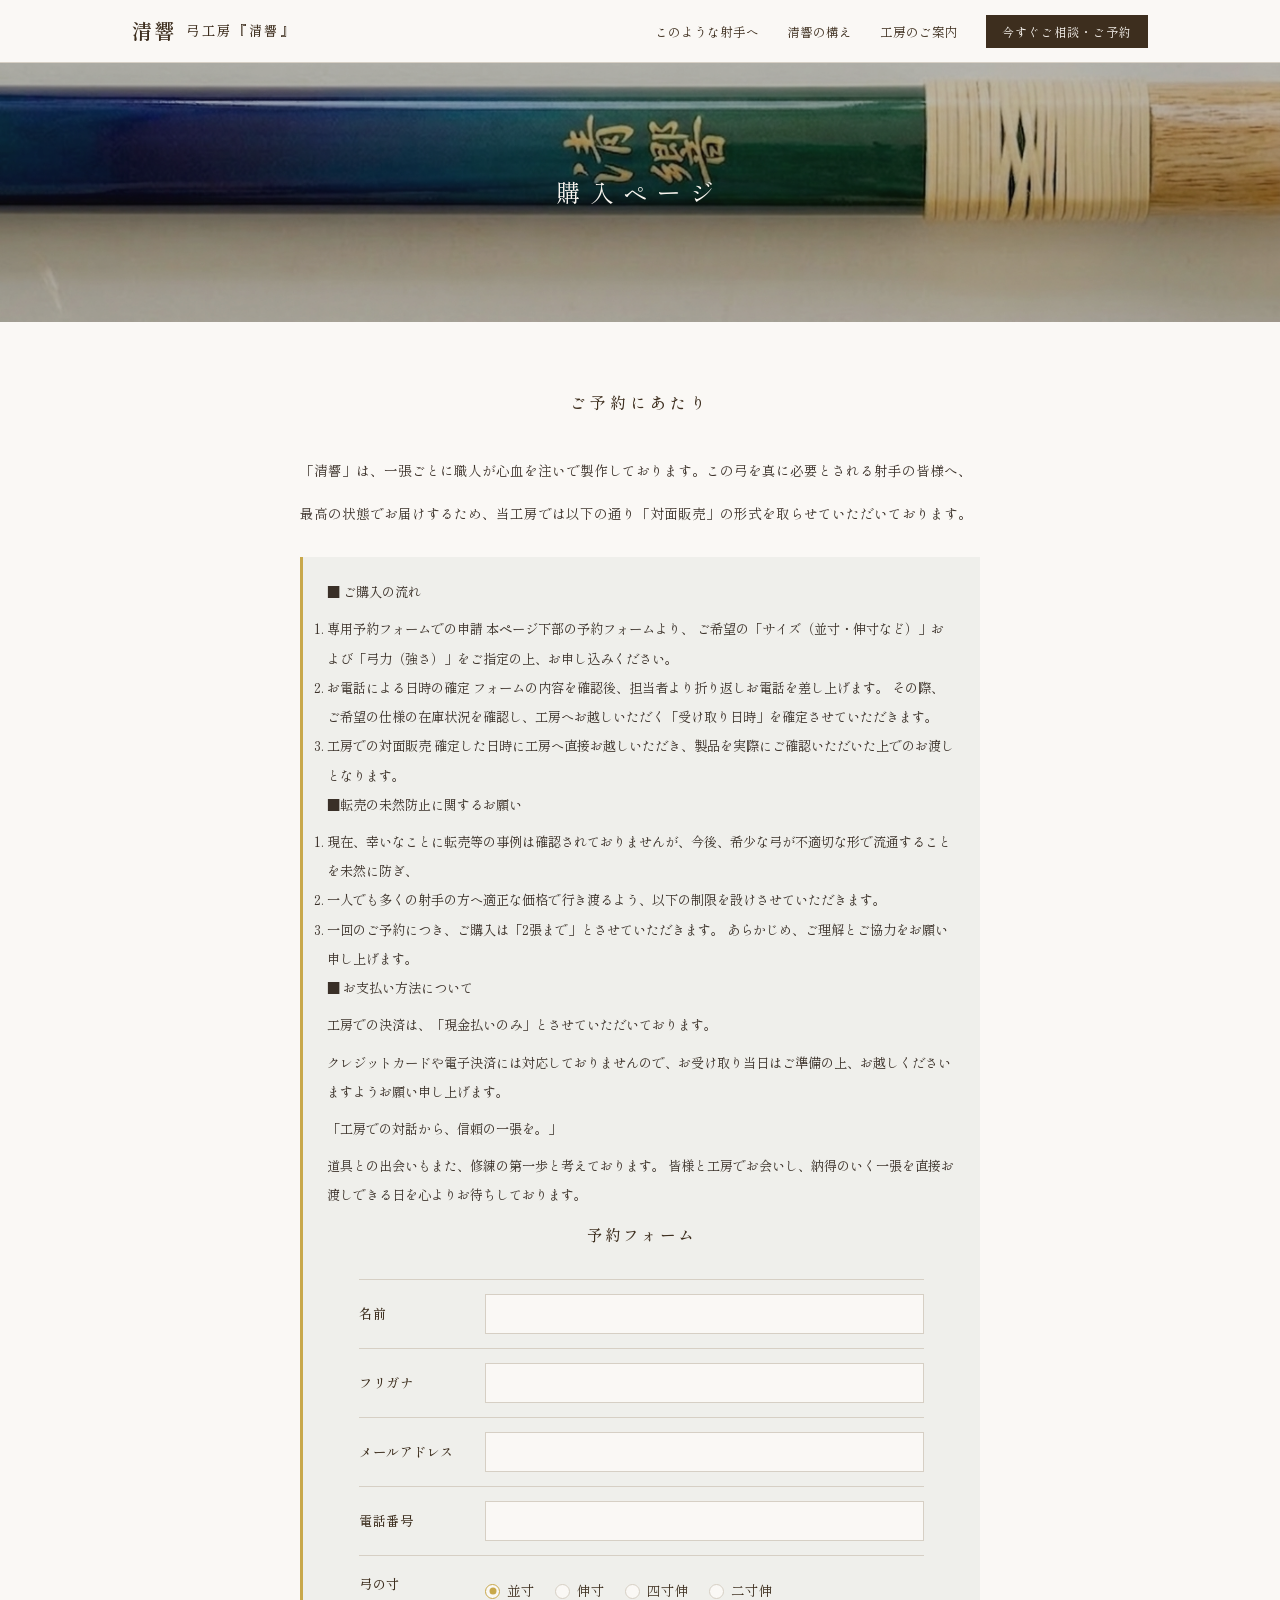
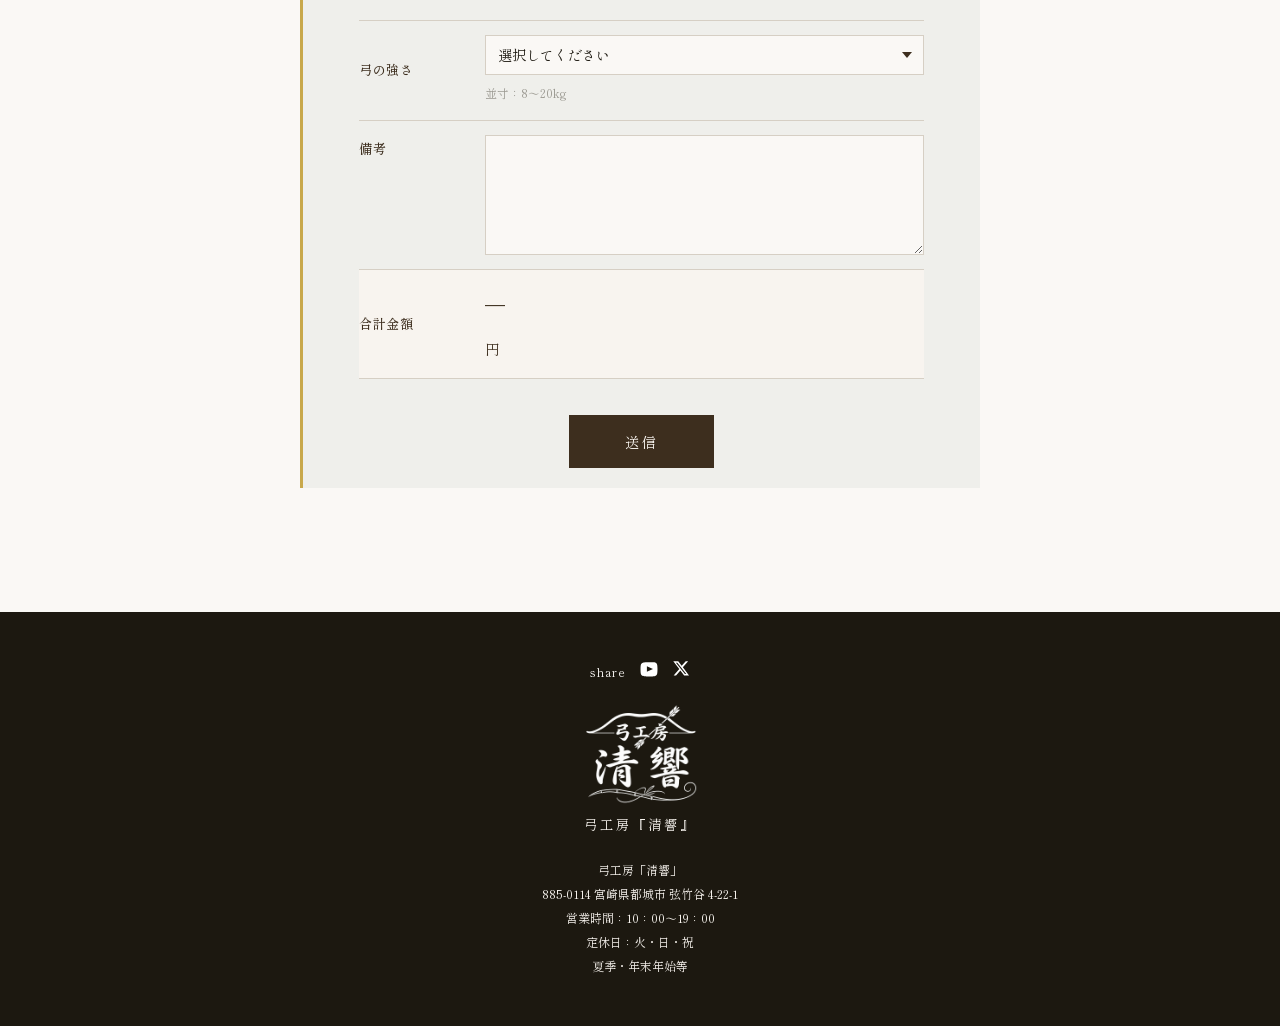
==== order.html @ 15a1e8a8 "2回目コミット" ====
<!DOCTYPE html>
<html lang="ja">
<head>
  <meta charset="UTF-8">
  <meta name="viewport" content="width=device-width, initial-scale=1.0">
  <title>購入ページ | 弓工房『清響』</title>
  <link rel="stylesheet" href="style.css">
  <link rel="preconnect" href="https://fonts.googleapis.com">
  <link rel="preconnect" href="https://fonts.gstatic.com" crossorigin>
  <link href="https://fonts.googleapis.com/css2?family=Noto+Serif+JP:wght@300;400;500;600&family=Shippori+Mincho:wght@400;500;600&family=Cormorant+Garamond:ital,wght@0,300;0,400;1,300&display=swap" rel="stylesheet">
  <link rel="stylesheet" href="css/style (1).css">
  <script src="js/main.js" defer></script>
</head>
<body>

  <!-- ========== HEADER ========== -->
  <header class="site-header">
    <div class="header-inner">
      <a href="index.html" class="site-logo">
        <span class="logo-icon">清響</span>
        <span class="logo-text">弓工房『清響』</span>
      </a>
      <nav class="site-nav">
        <ul>
          <li><a href="index.html#about">このような射手へ</a></li>
          <li><a href="index.html#specs">清響の構え</a></li>
          <li><a href="index.html#workshop">工房のご案内</a></li>
          <li><a href="order.html" class="nav-btn">今すぐご相談・ご予約</a></li>
        </ul>
      </nav>
      <button class="hamburger" id="hamburger" aria-label="メニュー">
        <span></span><span></span><span></span>
      </button>
    </div>
  </header>

  <div class="mobile-nav" id="mobileNav">
    <ul>
      <li><a href="index.html#about">このような射手へ</a></li>
      <li><a href="index.html#specs">清響の構え</a></li>
      <li><a href="index.html#workshop">工房のご案内</a></li>
      <li><a href="order.html">今すぐご相談・ご予約</a></li>
    </ul>
  </div>

  <!-- ========== PAGE HERO ========== -->
  <section class="page-hero">
    <div class="page-hero-img-wrap">
      <img src="image/yumiyoko.png" alt="清響の弓">
    </div>
    <div class="page-hero-overlay">
      <h1 class="page-hero-title">購入ページ</h1>
    </div>
  </section>

  <!-- ========== ORDER CONTENT ========== -->
  <section class="order-section">
    <div class="container narrow">
      <h2 class="order-heading">ご予約にあたり</h2>

      <div class="order-text">
        <p>「清響」は、一張ごとに職人が心血を注いで製作しております。この弓を真に必要とされる射手の皆様へ、</p>
        <p>最高の状態でお届けするため、当工房では以下の通り「対面販売」の形式を取らせていただいております。</p>
      </div>

      <div class="order-notice">
        <p>■ ご購入の流れ</p>
        <ol>
          <li>専用予約フォームでの申請 本ページ下部の予約フォームより、
    ご希望の「サイズ（並寸・伸寸など）」および「弓力（強さ）」をご指定の上、お申し込みください。</li>
          <li>お電話による日時の確定 フォームの内容を確認後、担当者より折り返しお電話を差し上げます。
その際、ご希望の仕様の在庫状況を確認し、工房へお越しいただく「受け取り日時」を確定させていただきます。</li>
          <li>工房での対面販売 確定した日時に工房へ直接お越しいただき、製品を実際にご確認いただいた上でのお渡しとなります。</li>
        </ol>

        <p>■転売の未然防止に関するお願い</p>
        <ol>
          <li>現在、幸いなことに転売等の事例は確認されておりませんが、今後、希少な弓が不適切な形で流通することを未然に防ぎ、</li>
          <li>一人でも多くの射手の方へ適正な価格で行き渡るよう、以下の制限を設けさせていただきます。</li>
          <li>一回のご予約につき、ご購入は「2張まで」とさせていただきます。 あらかじめ、ご理解とご協力をお願い申し上げます。</li>
        </ol>

        <p>■ お支払い方法について</p>
          <p>工房での決済は、「現金払いのみ」とさせていただいております。 </p>
          <p>クレジットカードや電子決済には対応しておりませんので、お受け取り当日はご準備の上、お越しくださいますようお願い申し上げます。</p>
          <p>「工房での対話から、信頼の一張を。」</p>
          <p>道具との出会いもまた、修練の第一歩と考えております。 皆様と工房でお会いし、納得のいく一張を直接お渡しできる日を心よりお待ちしております。</p>


    <!-- ========== FORM ========== -->
    <div class="container narrow">
      <h3 class="form-title">予約フォーム</h3>

      <div class="order-form" id="orderForm">

        <!-- 名前 -->
        <div class="form-row">
          <label class="form-label" for="fname">名前</label>
          <div class="form-field">
            <input type="text" id="fname" class="form-input" placeholder="">
          </div>
        </div>

        <!-- フリガナ -->
        <div class="form-row">
          <label class="form-label" for="furigana">フリガナ</label>
          <div class="form-field">
            <input type="text" id="furigana" class="form-input" placeholder="">
          </div>
        </div>

        <!-- メールアドレス -->
        <div class="form-row">
          <label class="form-label" for="email">メールアドレス</label>
          <div class="form-field">
            <input type="email" id="email" class="form-input" placeholder="">
          </div>
        </div>

        <!-- 電話番号 -->
        <div class="form-row">
          <label class="form-label" for="tel">電話番号</label>
          <div class="form-field">
            <input type="tel" id="tel" class="form-input" placeholder="">
          </div>
        </div>

        <!-- 弓の寸（ラジオ） -->
        <div class="form-row form-row-top">
          <label class="form-label">弓の寸</label>
          <div class="form-field">
            <div class="radio-group" id="sunGroup">
              <label class="radio-label">
                <input type="radio" name="bowSun" value="並寸" checked> 並寸
              </label>
              <label class="radio-label">
                <input type="radio" name="bowSun" value="伸寸"> 伸寸
              </label>
              <label class="radio-label">
                <input type="radio" name="bowSun" value="四寸伸"> 四寸伸
              </label>
              <label class="radio-label">
                <input type="radio" name="bowSun" value="二寸伸"> 二寸伸
              </label>
            </div>
          </div>
        </div>

        <!-- 弓の強さ（プルダウン）→ ラジオ選択で動的に変化 -->
        <div class="form-row">
          <label class="form-label" for="bowStrength">弓の強さ</label>
          <div class="form-field">
            <div class="select-wrap">
              <select id="bowStrength" class="form-select">
                <!-- populated by JS -->
              </select>
            </div>
            <p class="form-hint" id="strengthHint">例・並寸：8〜20kg</p>
          </div>
        </div>

        <!-- 備考 -->
        <div class="form-row form-row-top">
          <label class="form-label" for="note">備考</label>
          <div class="form-field">
            <textarea id="note" class="form-textarea" rows="5"></textarea>
          </div>
        </div>

        <!-- 合計金額 -->
        <div class="form-row form-total-row">
          <label class="form-label">合計金額</label>
          <div class="form-field total-field">
            <span id="totalAmt">—</span>
            <span class="yen-unit">円</span>
          </div>
        </div>

        <!-- 送信 -->
        <div class="form-submit-row">
          <button type="button" class="btn-primary large" id="submitBtn">送信</button>
        </div>

      </div>
    </div>
  </section>

  <!-- ========== FOOTER ========== -->
  <footer class="site-footer">
    <div class="footer-inner">
      <div class="footer-share">
        <span>share</span>
        <a href="#" aria-label="YouTube">
          <svg width="18" height="18" viewBox="0 0 24 24" fill="currentColor"><path d="M23 7s-.3-2-1.2-2.7c-1.1-1.2-2.4-1.2-3-1.3C16.3 3 12 3 12 3s-4.3 0-6.8.2c-.6.1-1.9.1-3 1.3C1.3 5 1 7 1 7S.7 9.2.7 11.3v2.1C.7 15.5 1 17.7 1 17.7s.3 2 1.2 2.7c1.1 1.2 2.6 1.1 3.3 1.2C7.6 21.8 12 22 12 22s4.3 0 6.8-.3c.6-.1 1.9-.1 3-1.3.9-.7 1.2-2.7 1.2-2.7s.3-2.2.3-4.3v-2.1C23.3 9.2 23 7 23 7zm-13.8 8.8V8.2l8.1 3.8-8.1 3.8z"/></svg>
        </a>
        <a href="#" aria-label="X">
          <svg width="18" height="18" viewBox="0 0 24 24" fill="currentColor"><path d="M18.3 1.7h3.2l-7 8 8.2 10.8h-6.5l-5-6.6-5.8 6.6H2.2l7.5-8.5L1.7 1.7h6.6l4.6 6 5.4-6zm-1.1 17h1.8L7.1 3.5H5.2l12 15.2z"/></svg>
        </a>
      </div>
      <div class="footer-logo-block">
        <div class="footer-logo-seal"><img src="image/fotterlogo.png" alt="ロゴ"></div>
        <p class="footer-logo-name">弓工房『清響』</p>
      </div>
      <div class="footer-info">
        <p>弓工房「清響」<br>
        885-0114 宮崎県都城市 弦竹谷 4-22-1<br>
        営業時間：10：00〜19：00<br>
        定休日：火・日・祝<br>
        夏季・年末年始等</p>
      </div>
    </div>
  </footer>

  <!-- <script src="main.js"></script> -->
</body>
</html>
---- css/style (1).css ----
/* =============================================
   清響 弓工房 — style.css
   ============================================= */

:root {
  --cream:       #f8f4ef;
  --off-white:   #faf8f5;
  --ink:         #1c1810;
  --brown-dark:  #3d2e1e;
  --brown-mid:   #6b4c2a;
  --gold:        #c8a84b;
  --gray-bg:     #efefeb;
  --gray-mid:    #9a9890;
  --border:      #d6cfc4;
  --max-w:       1080px;
  --narrow-w:    680px;
  --font-ja:     'Shippori Mincho', 'Noto Serif JP', serif;
  --font-en:     'Cormorant Garamond', serif;
}

*, *::before, *::after { box-sizing: border-box; margin: 0; padding: 0; }
html { scroll-behavior: smooth; }
body {
  background: var(--off-white);
  color: var(--ink);
  font-family: var(--font-ja);
  font-size: 15px;
  line-height: 2;
  -webkit-font-smoothing: antialiased;
}
img { display: block; width: 100%; height: auto; }
a { color: inherit; text-decoration: none; }

/* ── Containers ── */
.container {
  max-width: var(--max-w);
  margin: 0 auto;
  padding: 0 32px;
}
.container.narrow {
  max-width: calc(var(--narrow-w) + 64px);
}

/* ── Section title ── */
.section-title {
  font-family: var(--font-ja);
  font-size: 1.1rem;
  font-weight: 500;
  letter-spacing: .3em;
  color: var(--brown-dark);
  text-align: center;
  margin-bottom: 48px;
}
.section-title::after {
  content: '';
  display: block;
  width: 32px;
  height: 1px;
  background: var(--gold);
  margin: 12px auto 0;
}

/* ── Buttons ── */
.btn-primary {
  display: inline-block;
  background: var(--brown-dark);
  color: var(--cream);
  font-family: var(--font-ja);
  font-size: 0.85rem;
  letter-spacing: .2em;
  padding: 14px 40px;
  border: none;
  cursor: pointer;
  transition: background .25s, letter-spacing .2s;
}
.btn-primary:hover { background: #2a1f14; letter-spacing: .26em; }
.btn-primary.large { padding: 16px 56px; font-size: 0.9rem; }

.btn-outline {
  display: inline-block;
  border: 1px solid var(--brown-dark);
  color: var(--brown-dark);
  font-family: var(--font-ja);
  font-size: 0.85rem;
  letter-spacing: .2em;
  padding: 14px 40px;
  background: transparent;
  cursor: pointer;
  transition: background .25s, color .25s;
}
.btn-outline:hover { background: var(--brown-dark); color: var(--cream); }

.cta-center { text-align: center; margin-top: 48px; }

/* =============================================
   HEADER
   ============================================= */
.site-header {
  position: fixed;
  top: 0; left: 0; right: 0;
  z-index: 200;
  background: rgba(250, 248, 245, 0.96);
  backdrop-filter: blur(6px);
  border-bottom: 1px solid var(--border);
}
.header-inner {
  max-width: var(--max-w);
  margin: 0 auto;
  padding: 0 32px;
  height: 62px;
  display: flex;
  align-items: center;
  justify-content: space-between;
}
.site-logo { display: flex; align-items: center; gap: 10px; }
.logo-icon {
  font-size: 1.3rem;
  font-weight: 600;
  color: var(--brown-dark);
  letter-spacing: .05em;
}
.logo-text {
  font-size: 0.85rem;
  font-weight: 500;
  letter-spacing: .12em;
  color: var(--brown-dark);
}

.site-nav ul { display: flex; align-items: center; gap: 28px; list-style: none; }
.site-nav a {
  font-size: 0.78rem;
  letter-spacing: .08em;
  color: var(--brown-dark);
  transition: color .2s;
}
.site-nav a:hover { color: var(--gold); }
.nav-btn {
  background: var(--brown-dark) !important;
  color: var(--cream) !important;
  padding: 8px 16px;
  font-size: 0.75rem !important;
  letter-spacing: .08em !important;
}
.nav-btn:hover { background: #2a1f14 !important; }

/* Hamburger */
.hamburger {
  display: none;
  flex-direction: column;
  gap: 5px;
  background: none;
  border: none;
  cursor: pointer;
  padding: 4px;
}
.hamburger span {
  display: block;
  width: 22px;
  height: 1.5px;
  background: var(--brown-dark);
  transition: transform .3s, opacity .3s;
}
.hamburger.open span:nth-child(1) { transform: translateY(6.5px) rotate(45deg); }
.hamburger.open span:nth-child(2) { opacity: 0; }
.hamburger.open span:nth-child(3) { transform: translateY(-6.5px) rotate(-45deg); }

.mobile-nav {
  display: none;
  position: fixed;
  top: 62px; left: 0; right: 0;
  background: var(--cream);
  border-bottom: 1px solid var(--border);
  z-index: 199;
  padding: 20px 32px;
  opacity: 0;
  pointer-events: none;
  transform: translateY(-6px);
  transition: opacity .3s, transform .3s;
}
.mobile-nav.open { opacity: 1; pointer-events: auto; transform: translateY(0); }
.mobile-nav ul { list-style: none; }
.mobile-nav li { border-bottom: 1px solid var(--border); }
.mobile-nav a {
  display: block;
  padding: 13px 0;
  font-size: 0.88rem;
  letter-spacing: .1em;
  color: var(--brown-dark);
}

/* =============================================
   HERO
   ============================================= */
.hero {
  margin-top: 62px;
  height: 480px;
  overflow: hidden;
  position: relative;
}
.hero-image-wrap { height: 100%; position: relative; }
.hero-img { width: 100%; height: 100%; object-fit: cover; object-position: center 30%; }
.hero-overlay {
  position: absolute; inset: 0;
  background: linear-gradient(to bottom, transparent 55%, var(--off-white) 100%);
}

/* =============================================
   INTRO
   ============================================= */
.intro { padding: 56px 0 72px; }
.intro-quote {
  font-size: 0.95rem;
  line-height: 2.4;
  color: var(--brown-dark);
  margin-bottom: 28px;
}
.intro-body {
  font-size: 0.85rem;
  line-height: 2.6;
  color: #4a3f30;
}
.intro-body p { margin-bottom: 8px; }
.intro-sig {
  font-size: 0.85rem;
  color: var(--gold);
  margin-top: 16px;
}

/* =============================================
   ABOUT
   ============================================= */
.about { padding: 72px 0; background: var(--off-white); }
.about-hero { height: 420px; overflow: hidden; margin-bottom: 56px; }
.about-img { width: 100%; height: 100%; object-fit: cover; object-position: center 20%; }
.about-intro { font-size: 0.85rem; line-height: 2.4; color: var(--brown-dark); margin-bottom: 36px; }

.about-list { display: flex; flex-direction: column; gap: 0; margin-bottom: 48px; }
.about-item {
  display: flex;
  gap: 10px;
  font-size: 0.83rem;
  line-height: 2.1;
  color: #3a3028;
  padding: 22px 0;
  border-bottom: 1px solid var(--border);
}
.about-item:first-child { border-top: 1px solid var(--border); }
.about-item-icon { color: var(--gold); flex-shrink: 0; margin-top: 3px; font-size: 0.7rem; }
.about-item strong { display: block; font-weight: 600; color: var(--brown-dark); margin-bottom: 4px; }

.intro-note {
  padding: 24px 28px;
  font-size: 0.78rem;
  line-height: 2.2;
  display: flex;
  flex-direction: column;
}
.syokuninimg{
   width: 490px; height: 440px; object-fit: cover; object-position: center 20%;
}
.intro-note p { margin-bottom: 8px; }
.intro-note p:last-child { margin-bottom: 0; }

/* =============================================
   SPECS
   ============================================= */
.specs { padding: 72px 0; background: var(--cream); }

.specs-grid {
  display: grid;
  grid-template-columns: 1fr 1fr;
  gap: 64px;
  align-items: start;
  max-width: 860px;
  margin: 0 auto;
}
.specs-image img { border: 1px solid var(--border); }

.specs-intro {
  font-size: 0.85rem;
  line-height: 2.3;
  color: var(--brown-dark);
  margin-bottom: 24px;
}

.specs-table { border-top: 1px solid var(--border); margin-bottom: 24px; }
.spec-row {
  display: flex;
  gap: 12px;
  border-bottom: 1px solid var(--border);
  padding: 10px 0;
  font-size: 0.8rem;
}
.spec-label { width: 68px; flex-shrink: 0; color: var(--gray-mid); font-weight: 500; }
.spec-value { flex: 1; color: var(--brown-dark); display: flex; flex-direction: column; gap: 1px; }
.spec-value small { font-size: 0.72rem; color: var(--gray-mid); }

/* ── Accordion ── */
.accordion-wrap { background: var(--gray-bg); margin-bottom: 24px; }
.accordion-btn {
  width: 100%;
  background: none;
  border: none;
  padding: 13px 16px;
  font-family: var(--font-ja);
  font-size: 0.8rem;
  color: var(--brown-dark);
  cursor: pointer;
  display: flex;
  align-items: center;
  justify-content: space-between;
  letter-spacing: .04em;
  transition: background .2s;
}
.accordion-btn:hover { background: #e5dfd6; }
.accordion-icon { transition: transform .35s ease; flex-shrink: 0; }
.accordion-btn.open .accordion-icon { transform: rotate(180deg); }

.accordion-body {
  max-height: 0;
  overflow: hidden;
  transition: max-height .4s ease;
}
.accordion-body.open { max-height: 400px; }
.accordion-list { list-style: none; padding: 2px 16px 16px; }
.accordion-list li {
  font-size: 0.78rem;
  line-height: 2;
  color: var(--brown-dark);
  padding: 6px 0;
  border-bottom: 1px solid var(--border);
}
.accordion-list li:last-child { border-bottom: none; }

/* =============================================
   WORKSHOP
   ============================================= */
.workshop { padding: 72px 0; background: var(--off-white); }
.workshop-hero-img { height: 360px; overflow: hidden; margin-bottom: 48px; }
.workshop-hero-img img { width: 100%; height: 100%; object-fit: cover; object-position: center 40%; }

.workshop-body { font-size: 0.85rem; line-height: 2.4; color: #3a3028; }
.workshop-body p { margin-bottom: 10px; }

.workshop-1col {
  display: grid;
  grid-template-columns: 1fr 1fr;
  gap: 48px;
  max-width: 860px;
  margin: 48px auto 0;
  padding: 0 32px;
  align-items: start;
}

.workshop-2col {
  display: grid;
  grid-template-columns: 1fr 1fr;
  gap: 48px;
  max-width: 860px;
  margin: 48px auto 0;
  padding: 0 32px;
  align-items: start;
}
.workshop-text-col { font-size: 0.8rem; line-height: 2.2; color: #4a3f30; }
.workshop-text-col p { margin-bottom: 10px; }
.workshop-img-col img { border: 1px solid var(--border); }

.workshop-note {
  max-width: calc(var(--narrow-w) + 64px);
  margin: 40px auto 0;
  padding: 0 32px;
  font-size: 0.8rem;
  line-height: 2.2;
  color: #4a3f30;
}
.workshop-note p { margin-bottom: 10px; }
.ws-small { font-size: 0.75rem; color: var(--gray-mid); margin-bottom: 14px; }

/* =============================================
   FINAL CTA
   ============================================= */
.final-cta { background: var(--cream); padding: 64px 0 0; }
.final-cta-header { text-align: center; margin-bottom: 40px; }
.final-cta-ttl {
  font-family: var(--font-ja);
  font-size: 1rem;
  font-weight: 500;
  letter-spacing: .3em;
  color: var(--brown-dark);
}
.final-cta-band { height: 260px; overflow: hidden; }
.final-cta-band img { width: 100%; height: 100%; object-fit: cover; }
.final-cta-body {
  text-align: center;
  padding: 48px 32px 72px;
}
.final-cta-sub {
  font-family: var(--font-ja);
  font-size: 1.2rem;
  letter-spacing: .3em;
  color: var(--brown-dark);
  margin-bottom: 36px;
}

/* =============================================
   FOOTER
   ============================================= */
.site-footer { background: var(--ink); color: var(--cream); padding: 48px 0; }
.footer-inner {
  max-width: var(--max-w);
  margin: 0 auto;
  padding: 0 32px;
  display: flex;
  flex-direction: column;
  align-items: center;
  gap: 20px;
  text-align: center;
}
.footer-share {
  display: flex;
  align-items: center;
  gap: 14px;
  font-size: 0.72rem;
  letter-spacing: .1em;
  color: var(--off-white);
}
.footer-share a { color: rgb(255, 255, 255); transition: color .2s; }
.footer-share a:hover { color: var(--off-white); }
.footer-logo-block { display: flex; flex-direction: column; align-items: center; gap: 6px; }
.footer-logo-seal {
  width: 166px; height: 100px;
  display: flex; align-items: center; justify-content: center;
  font-size: 0.85rem;
  letter-spacing: .05em;
}
.footer-logo-name { font-size: 0.85rem; letter-spacing: .15em; }
.footer-info { font-size: 0.75rem; line-height: 2; color: (var(--off-white)); }

/* =============================================
   ORDER PAGE
   ============================================= */
.page-hero {
  margin-top: 62px;
  height: 260px;
  overflow: hidden;
  position: relative;
}
.page-hero-img-wrap { height: 100%; }
.page-hero-img-wrap img { width: 100%; height: 100%; object-fit: cover; object-position: center 60%; }
.page-hero-overlay {
  position: absolute; inset: 0;
  display: flex; align-items: center; justify-content: center;
  background: rgba(28,24,16,.3);
}
.page-hero-title {
  font-family: var(--font-ja);
  font-size: 1.5rem;
  font-weight: 400;
  letter-spacing: .4em;
  color: var(--cream);
}

.order-section { padding: 64px 0 100px; }
.order-heading {
  font-family: var(--font-ja);
  font-size: 1rem;
  font-weight: 500;
  letter-spacing: .25em;
  color: var(--brown-dark);
  text-align: center;
  margin-bottom: 36px;
}

.order-text { font-size: 0.85rem; line-height: 2.4; color: #3a3028; margin-bottom: 28px; }
.order-text p { margin-bottom: 10px; }

.order-notice {
  background: var(--gray-bg);
  border-left: 3px solid var(--gold);
  padding: 20px 24px;
  font-size: 0.83rem;
  line-height: 2.2;
  color: #3a3028;
  margin-bottom: 24px;
}
.order-notice p { margin-bottom: 8px; }
.order-notice p:last-child { margin-bottom: 0; }

.order-sub-note {
  font-size: 0.76rem;
  line-height: 2;
  color: var(--gray-mid);
  border-top: 1px solid var(--border);
  padding-top: 18px;
  margin-bottom: 48px;
}
.order-sub-note p { margin-bottom: 8px; }

/* ── Form ── */
.form-title {
  font-family: var(--font-ja);
  font-size: 0.95rem;
  font-weight: 500;
  letter-spacing: .2em;
  color: var(--brown-dark);
  text-align: center;
  margin-bottom: 28px;
}

.order-form { border-top: 1px solid var(--border); }

.form-row {
  display: grid;
  grid-template-columns: 110px 1fr;
  align-items: center;
  gap: 16px;
  padding: 14px 0;
  border-bottom: 1px solid var(--border);
}
.form-row-top { align-items: start; }

.form-label {
  font-size: 0.82rem;
  color: var(--brown-dark);
  font-weight: 500;
  letter-spacing: .04em;
}

.form-field { display: flex; flex-direction: column; gap: 6px; }

.form-input,
.form-textarea,
.form-select {
  width: 100%;
  background: var(--off-white);
  border: 1px solid var(--border);
  padding: 9px 12px;
  font-family: var(--font-ja);
  font-size: 0.875rem;
  color: var(--ink);
  outline: none;
  transition: border-color .2s, background .2s;
  -webkit-appearance: none;
  appearance: none;
  border-radius: 0;
}
.form-input:focus,
.form-textarea:focus,
.form-select:focus {
  border-color: var(--gold);
  background: #fffdf8;
}
.form-textarea { resize: vertical; min-height: 100px; }

/* Select wrapper with arrow */
.select-wrap { position: relative; }
.select-wrap::after {
  content: '';
  position: absolute;
  right: 12px;
  top: 50%;
  transform: translateY(-50%);
  width: 0; height: 0;
  border-left: 5px solid transparent;
  border-right: 5px solid transparent;
  border-top: 6px solid var(--brown-dark);
  pointer-events: none;
}

.form-hint { font-size: 0.72rem; color: var(--gray-mid); }

/* Radio buttons */
.radio-group { display: flex; flex-wrap: wrap; gap: 20px; padding-top: 6px; }
.radio-label {
  display: flex;
  align-items: center;
  gap: 7px;
  font-size: 0.85rem;
  color: var(--brown-dark);
  cursor: pointer;
}
.radio-label input[type="radio"] {
  -webkit-appearance: none;
  appearance: none;
  width: 15px; height: 15px;
  border: 1.5px solid var(--border);
  border-radius: 50%;
  background: var(--off-white);
  flex-shrink: 0;
  cursor: pointer;
  position: relative;
  transition: border-color .2s;
}
.radio-label input[type="radio"]:checked { border-color: var(--gold); }
.radio-label input[type="radio"]:checked::after {
  content: '';
  position: absolute;
  top: 50%; left: 50%;
  transform: translate(-50%,-50%);
  width: 7px; height: 7px;
  border-radius: 50%;
  background: var(--gold);
}

/* Total */
.form-total-row { background: var(--cream); }
.total-field {
  display: flex;
  align-items: baseline;
  gap: 6px;
  font-size: 1.2rem;
  color: var(--brown-dark);
  font-weight: 600;
}
.yen-unit { font-size: 0.9rem; font-weight: 400; }

/* Submit */
.form-submit-row {
  text-align: center;
  padding-top: 36px;
}

/* =============================================
   RESPONSIVE
   ============================================= */
@media (max-width: 768px) {
  .site-nav { display: none; }
  .hamburger { display: flex; }
  .mobile-nav { display: block; }

  .hero { height: 300px; }
  .about-hero { height: 260px; }

  .specs-grid { grid-template-columns: 1fr; gap: 32px; }
  .workshop-2col { grid-template-columns: 1fr; gap: 24px; padding: 0 20px; }

  .form-row { grid-template-columns: 1fr; gap: 6px; }
  .form-label { font-size: 0.8rem; }

  .container { padding: 0 20px; }
  .container.narrow { padding: 0 20px; }

  .final-cta-band { height: 200px; }
  .workshop-hero-img { height: 240px; }
}
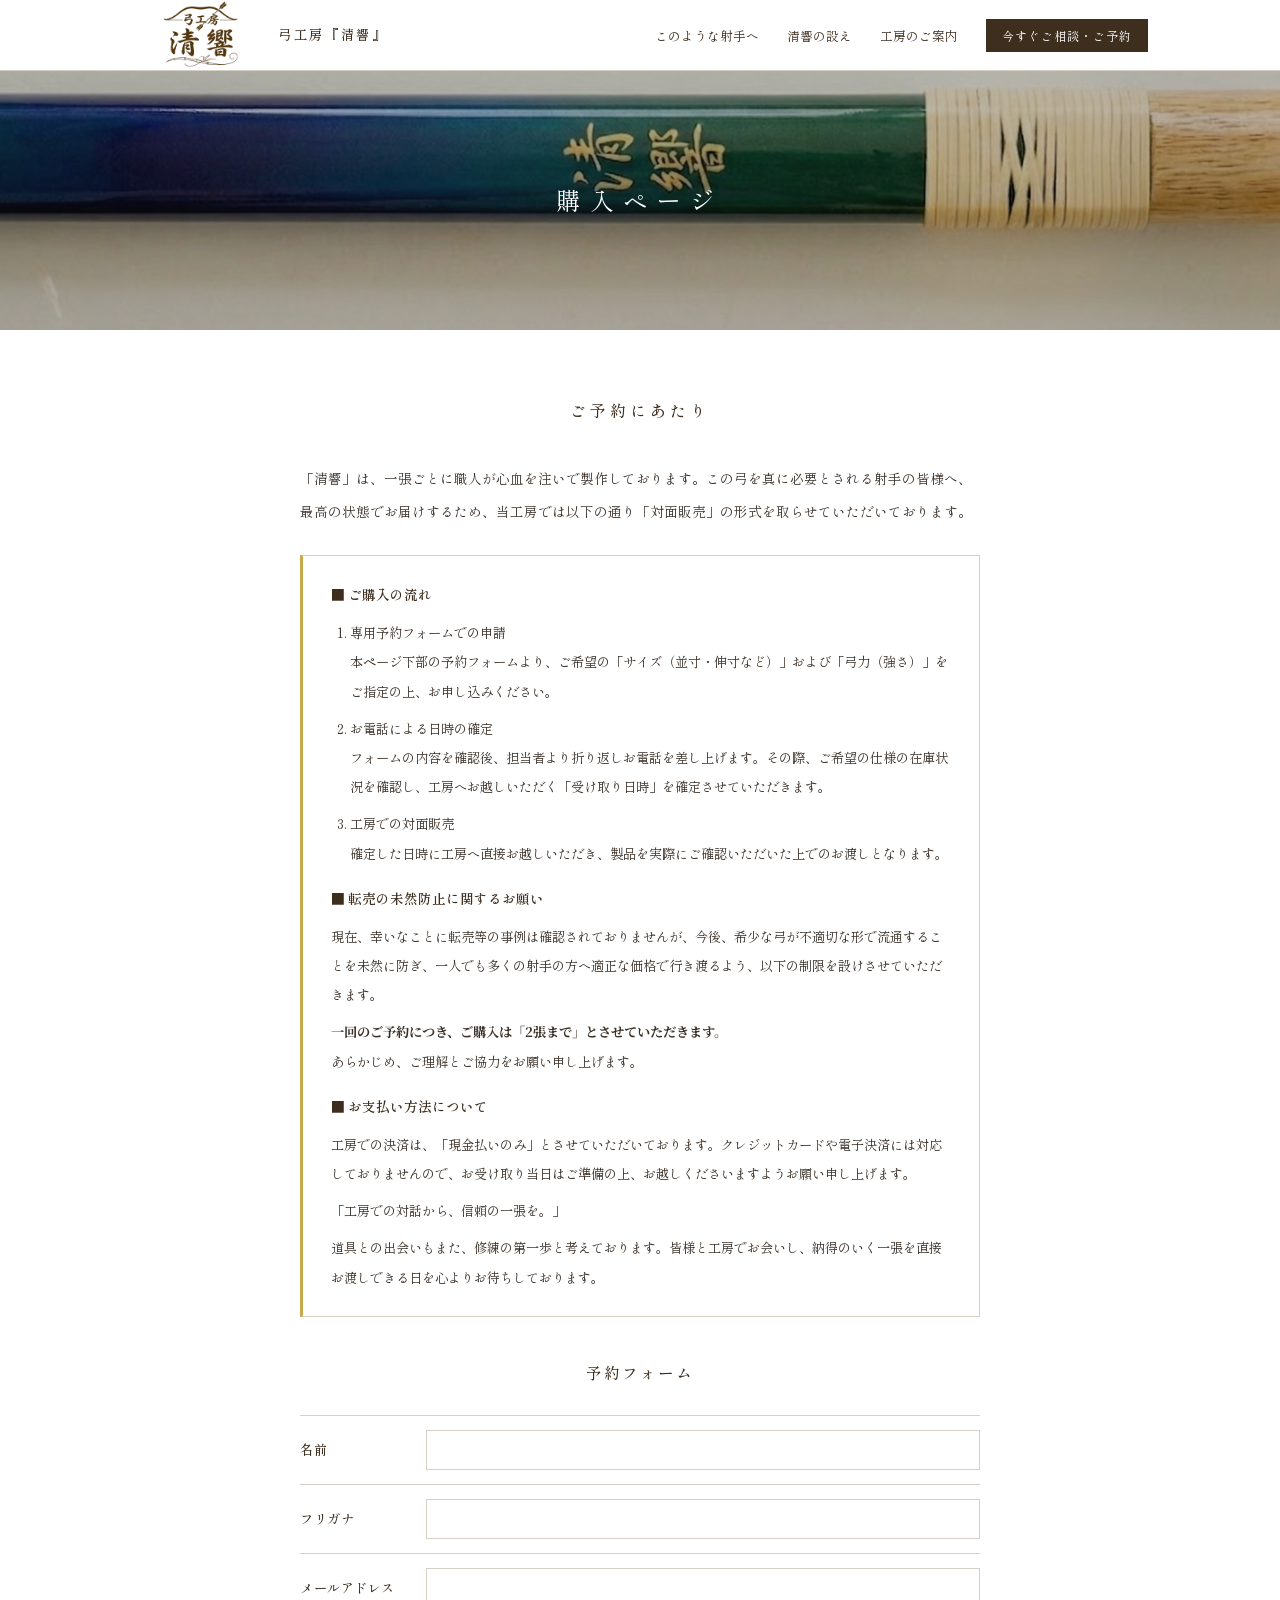
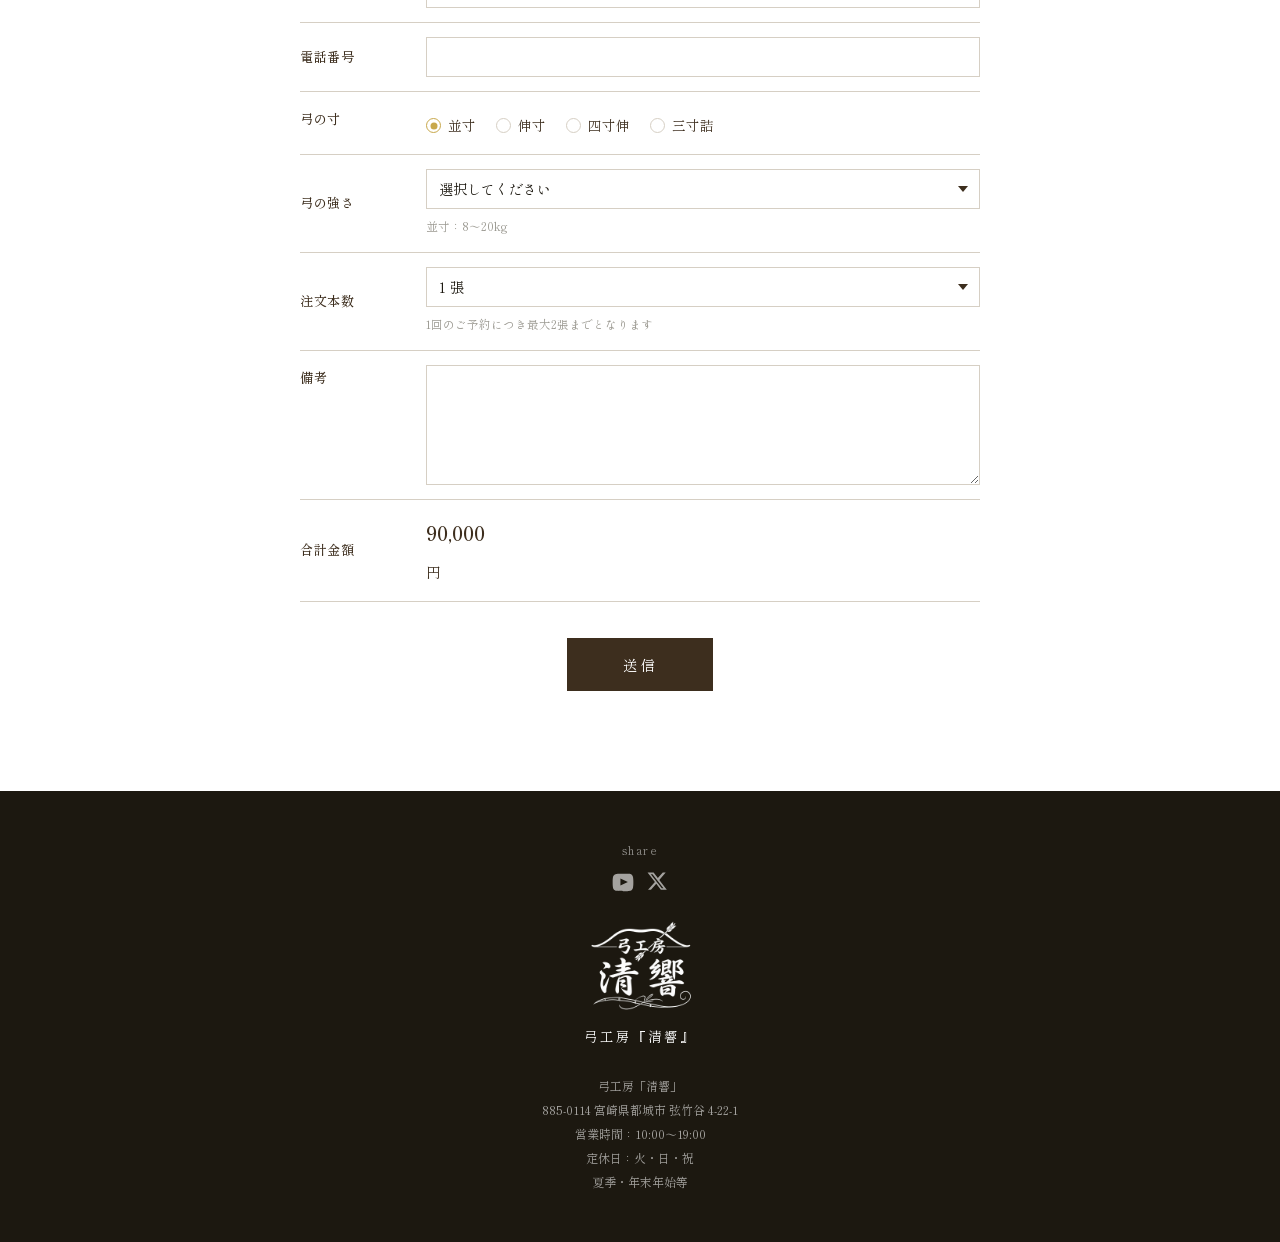
==== commit f85b6da9: "3回目のコミット" ====
--- a/order.html
+++ b/order.html
@@ -4,11 +4,10 @@
   <meta charset="UTF-8">
   <meta name="viewport" content="width=device-width, initial-scale=1.0">
   <title>購入ページ | 弓工房『清響』</title>
-  <link rel="stylesheet" href="style.css">
   <link rel="preconnect" href="https://fonts.googleapis.com">
   <link rel="preconnect" href="https://fonts.gstatic.com" crossorigin>
   <link href="https://fonts.googleapis.com/css2?family=Noto+Serif+JP:wght@300;400;500;600&family=Shippori+Mincho:wght@400;500;600&family=Cormorant+Garamond:ital,wght@0,300;0,400;1,300&display=swap" rel="stylesheet">
-  <link rel="stylesheet" href="css/style (1).css">
+  <link rel="stylesheet" href="css/style.css">
   <script src="js/main.js" defer></script>
 </head>
 <body>
@@ -17,31 +16,56 @@
   <header class="site-header">
     <div class="header-inner">
       <a href="index.html" class="site-logo">
-        <span class="logo-icon">清響</span>
+        <img src="image/koubourogo.png" alt="清響ロゴ" class="logo-img">
         <span class="logo-text">弓工房『清響』</span>
       </a>
       <nav class="site-nav">
         <ul>
           <li><a href="index.html#about">このような射手へ</a></li>
-          <li><a href="index.html#specs">清響の構え</a></li>
+          <li><a href="index.html#specs">清響の設え</a></li>
           <li><a href="index.html#workshop">工房のご案内</a></li>
           <li><a href="order.html" class="nav-btn">今すぐご相談・ご予約</a></li>
         </ul>
       </nav>
-      <button class="hamburger" id="hamburger" aria-label="メニュー">
+      <button class="hamburger" id="hamburger" aria-label="メニューを開く" aria-expanded="false">
         <span></span><span></span><span></span>
       </button>
     </div>
   </header>
 
-  <div class="mobile-nav" id="mobileNav">
-    <ul>
-      <li><a href="index.html#about">このような射手へ</a></li>
-      <li><a href="index.html#specs">清響の構え</a></li>
-      <li><a href="index.html#workshop">工房のご案内</a></li>
-      <li><a href="order.html">今すぐご相談・ご予約</a></li>
-    </ul>
-  </div>
+  <!-- ========== MOBILE NAV ========== -->
+  <div class="mobile-nav-overlay" id="mobileNavOverlay"></div>
+  <aside class="mobile-nav" id="mobileNav" aria-hidden="true">
+    <div class="mobile-nav-inner">
+      <button class="mobile-nav-close" id="mobileNavClose" aria-label="閉じる">
+        <svg width="20" height="20" viewBox="0 0 20 20" fill="none">
+          <path d="M2 2l16 16M18 2L2 18" stroke="currentColor" stroke-width="1.5" stroke-linecap="round"/>
+        </svg>
+      </button>
+      <nav class="mobile-nav-body">
+        <ul>
+          <li><a href="index.html#about" class="mobile-nav-link">このような射手へ</a></li>
+          <li><a href="index.html#specs" class="mobile-nav-link">清響の設え</a></li>
+          <li><a href="index.html#workshop" class="mobile-nav-link">工房のご案内</a></li>
+        </ul>
+      </nav>
+      <div class="mobile-nav-cta">
+        <a href="order.html" class="mobile-nav-cta-btn">誂えのご相談</a>
+      </div>
+      <div class="mobile-nav-footer">
+        <p class="mobile-nav-address">〒885-0114<br>宮崎県都城市 弦竹谷 4-22-1</p>
+        <p class="mobile-nav-tel">TEL：0986-36-5080</p>
+        <div class="mobile-nav-share">
+          <a href="#" aria-label="YouTube">
+            <svg width="20" height="20" viewBox="0 0 24 24" fill="currentColor"><path d="M23 7s-.3-2-1.2-2.7c-1.1-1.2-2.4-1.2-3-1.3C16.3 3 12 3 12 3s-4.3 0-6.8.2c-.6.1-1.9.1-3 1.3C1.3 5 1 7 1 7S.7 9.2.7 11.3v2.1C.7 15.5 1 17.7 1 17.7s.3 2 1.2 2.7c1.1 1.2 2.6 1.1 3.3 1.2C7.6 21.8 12 22 12 22s4.3 0 6.8-.3c.6-.1 1.9-.1 3-1.3.9-.7 1.2-2.7 1.2-2.7s.3-2.2.3-4.3v-2.1C23.3 9.2 23 7 23 7zm-13.8 8.8V8.2l8.1 3.8-8.1 3.8z"/></svg>
+          </a>
+          <a href="#" aria-label="X">
+            <svg width="20" height="20" viewBox="0 0 24 24" fill="currentColor"><path d="M18.3 1.7h3.2l-7 8 8.2 10.8h-6.5l-5-6.6-5.8 6.6H2.2l7.5-8.5L1.7 1.7h6.6l4.6 6 5.4-6zm-1.1 17h1.8L7.1 3.5H5.2l12 15.2z"/></svg>
+          </a>
+        </div>
+      </div>
+    </div>
+  </aside>
 
   <!-- ========== PAGE HERO ========== -->
   <section class="page-hero">
@@ -56,72 +80,61 @@
   <!-- ========== ORDER CONTENT ========== -->
   <section class="order-section">
     <div class="container narrow">
-      <h2 class="order-heading">ご予約にあたり</h2>
-
-      <div class="order-text">
-        <p>「清響」は、一張ごとに職人が心血を注いで製作しております。この弓を真に必要とされる射手の皆様へ、</p>
-        <p>最高の状態でお届けするため、当工房では以下の通り「対面販売」の形式を取らせていただいております。</p>
-      </div>
-
-      <div class="order-notice">
-        <p>■ ご購入の流れ</p>
+      <h2 class="order-heading js-fade">ご予約にあたり</h2>
+
+      <div class="order-text js-fade">
+        <p>「清響」は、一張ごとに職人が心血を注いで製作しております。この弓を真に必要とされる射手の皆様へ、最高の状態でお届けするため、当工房では以下の通り「対面販売」の形式を取らせていただいております。</p>
+      </div>
+
+      <div class="order-notice js-fade">
+        <p class="order-notice-head">■ ご購入の流れ</p>
         <ol>
-          <li>専用予約フォームでの申請 本ページ下部の予約フォームより、
-    ご希望の「サイズ（並寸・伸寸など）」および「弓力（強さ）」をご指定の上、お申し込みください。</li>
-          <li>お電話による日時の確定 フォームの内容を確認後、担当者より折り返しお電話を差し上げます。
-その際、ご希望の仕様の在庫状況を確認し、工房へお越しいただく「受け取り日時」を確定させていただきます。</li>
-          <li>工房での対面販売 確定した日時に工房へ直接お越しいただき、製品を実際にご確認いただいた上でのお渡しとなります。</li>
+          <li>専用予約フォームでの申請<br>本ページ下部の予約フォームより、ご希望の「サイズ（並寸・伸寸など）」および「弓力（強さ）」をご指定の上、お申し込みください。</li>
+          <li>お電話による日時の確定<br>フォームの内容を確認後、担当者より折り返しお電話を差し上げます。その際、ご希望の仕様の在庫状況を確認し、工房へお越しいただく「受け取り日時」を確定させていただきます。</li>
+          <li>工房での対面販売<br>確定した日時に工房へ直接お越しいただき、製品を実際にご確認いただいた上でのお渡しとなります。</li>
         </ol>
 
-        <p>■転売の未然防止に関するお願い</p>
-        <ol>
-          <li>現在、幸いなことに転売等の事例は確認されておりませんが、今後、希少な弓が不適切な形で流通することを未然に防ぎ、</li>
-          <li>一人でも多くの射手の方へ適正な価格で行き渡るよう、以下の制限を設けさせていただきます。</li>
-          <li>一回のご予約につき、ご購入は「2張まで」とさせていただきます。 あらかじめ、ご理解とご協力をお願い申し上げます。</li>
-        </ol>
-
-        <p>■ お支払い方法について</p>
-          <p>工房での決済は、「現金払いのみ」とさせていただいております。 </p>
-          <p>クレジットカードや電子決済には対応しておりませんので、お受け取り当日はご準備の上、お越しくださいますようお願い申し上げます。</p>
-          <p>「工房での対話から、信頼の一張を。」</p>
-          <p>道具との出会いもまた、修練の第一歩と考えております。 皆様と工房でお会いし、納得のいく一張を直接お渡しできる日を心よりお待ちしております。</p>
-
+        <p class="order-notice-head">■ 転売の未然防止に関するお願い</p>
+        <p>現在、幸いなことに転売等の事例は確認されておりませんが、今後、希少な弓が不適切な形で流通することを未然に防ぎ、一人でも多くの射手の方へ適正な価格で行き渡るよう、以下の制限を設けさせていただきます。</p>
+        <p><strong>一回のご予約につき、ご購入は「2張まで」とさせていただきます。</strong><br>あらかじめ、ご理解とご協力をお願い申し上げます。</p>
+
+        <p class="order-notice-head">■ お支払い方法について</p>
+        <p>工房での決済は、「現金払いのみ」とさせていただいております。クレジットカードや電子決済には対応しておりませんので、お受け取り当日はご準備の上、お越しくださいますようお願い申し上げます。</p>
+        <p>「工房での対話から、信頼の一張を。」</p>
+        <p>道具との出会いもまた、修練の第一歩と考えております。皆様と工房でお会いし、納得のいく一張を直接お渡しできる日を心よりお待ちしております。</p>
+      </div>
+    </div>
 
     <!-- ========== FORM ========== -->
     <div class="container narrow">
-      <h3 class="form-title">予約フォーム</h3>
-
-      <div class="order-form" id="orderForm">
-
-        <!-- 名前 -->
+      <h3 class="form-title js-fade">予約フォーム</h3>
+      <div class="order-form js-fade" id="orderForm">
+
         <div class="form-row">
           <label class="form-label" for="fname">名前</label>
           <div class="form-field">
-            <input type="text" id="fname" class="form-input" placeholder="">
-          </div>
-        </div>
-
-        <!-- フリガナ -->
+            <input type="text" id="fname" class="form-input">
+          </div>
+        </div>
+
         <div class="form-row">
           <label class="form-label" for="furigana">フリガナ</label>
           <div class="form-field">
-            <input type="text" id="furigana" class="form-input" placeholder="">
-          </div>
-        </div>
-
-        <!-- メールアドレス -->
+            <input type="text" id="furigana" class="form-input">
+          </div>
+        </div>
+
         <div class="form-row">
           <label class="form-label" for="email">メールアドレス</label>
           <div class="form-field">
-            <input type="email" id="email" class="form-input" placeholder="">
-          </div>
-        </div>
-
-        <!-- 電話番号 -->
+            <input type="email" id="email" class="form-input">
+          </div>
+        </div>
+
         <div class="form-row">
           <label class="form-label" for="tel">電話番号</label>
           <div class="form-field">
-            <input type="tel" id="tel" class="form-input" placeholder="">
+            <input type="tel" id="tel" class="form-input">
           </div>
         </div>
 
@@ -130,32 +143,37 @@
           <label class="form-label">弓の寸</label>
           <div class="form-field">
             <div class="radio-group" id="sunGroup">
-              <label class="radio-label">
-                <input type="radio" name="bowSun" value="並寸" checked> 並寸
-              </label>
-              <label class="radio-label">
-                <input type="radio" name="bowSun" value="伸寸"> 伸寸
-              </label>
-              <label class="radio-label">
-                <input type="radio" name="bowSun" value="四寸伸"> 四寸伸
-              </label>
-              <label class="radio-label">
-                <input type="radio" name="bowSun" value="二寸伸"> 二寸伸
-              </label>
+              <label class="radio-label"><input type="radio" name="bowSun" value="並寸" checked> 並寸</label>
+              <label class="radio-label"><input type="radio" name="bowSun" value="伸寸"> 伸寸</label>
+              <label class="radio-label"><input type="radio" name="bowSun" value="四寸伸"> 四寸伸</label>
+              <label class="radio-label"><input type="radio" name="bowSun" value="三寸詰"> 三寸詰</label>
             </div>
           </div>
         </div>
 
-        <!-- 弓の強さ（プルダウン）→ ラジオ選択で動的に変化 -->
+        <!-- 弓の強さ（プルダウン） -->
         <div class="form-row">
           <label class="form-label" for="bowStrength">弓の強さ</label>
           <div class="form-field">
             <div class="select-wrap">
-              <select id="bowStrength" class="form-select">
-                <!-- populated by JS -->
+              <select id="bowStrength" class="form-select"></select>
+            </div>
+            <p class="form-hint" id="strengthHint">並寸：8〜20kg</p>
+          </div>
+        </div>
+
+        <!-- 注文本数 -->
+        <div class="form-row">
+          <label class="form-label" for="quantity">注文本数</label>
+          <div class="form-field">
+            <div class="select-wrap">
+              <select id="quantity" class="form-select">
+                <option value="1">1 張</option>
+                <option value="2">2 張</option>
               </select>
             </div>
-            <p class="form-hint" id="strengthHint">例・並寸：8〜20kg</p>
+            <p class="form-hint">1回のご予約につき最大2張までとなります</p>
+            <p class="form-error" id="quantityError" style="display:none;">ご予約は最大2張までとさせていただいております。</p>
           </div>
         </div>
 
@@ -171,12 +189,11 @@
         <div class="form-row form-total-row">
           <label class="form-label">合計金額</label>
           <div class="form-field total-field">
-            <span id="totalAmt">—</span>
+            <span id="totalAmt">90,000</span>
             <span class="yen-unit">円</span>
           </div>
         </div>
 
-        <!-- 送信 -->
         <div class="form-submit-row">
           <button type="button" class="btn-primary large" id="submitBtn">送信</button>
         </div>
@@ -189,28 +206,31 @@
   <footer class="site-footer">
     <div class="footer-inner">
       <div class="footer-share">
-        <span>share</span>
-        <a href="#" aria-label="YouTube">
-          <svg width="18" height="18" viewBox="0 0 24 24" fill="currentColor"><path d="M23 7s-.3-2-1.2-2.7c-1.1-1.2-2.4-1.2-3-1.3C16.3 3 12 3 12 3s-4.3 0-6.8.2c-.6.1-1.9.1-3 1.3C1.3 5 1 7 1 7S.7 9.2.7 11.3v2.1C.7 15.5 1 17.7 1 17.7s.3 2 1.2 2.7c1.1 1.2 2.6 1.1 3.3 1.2C7.6 21.8 12 22 12 22s4.3 0 6.8-.3c.6-.1 1.9-.1 3-1.3.9-.7 1.2-2.7 1.2-2.7s.3-2.2.3-4.3v-2.1C23.3 9.2 23 7 23 7zm-13.8 8.8V8.2l8.1 3.8-8.1 3.8z"/></svg>
-        </a>
-        <a href="#" aria-label="X">
-          <svg width="18" height="18" viewBox="0 0 24 24" fill="currentColor"><path d="M18.3 1.7h3.2l-7 8 8.2 10.8h-6.5l-5-6.6-5.8 6.6H2.2l7.5-8.5L1.7 1.7h6.6l4.6 6 5.4-6zm-1.1 17h1.8L7.1 3.5H5.2l12 15.2z"/></svg>
-        </a>
+        <span class="footer-share-label">share</span>
+        <div class="footer-share-icons">
+          <a href="#" aria-label="YouTube" class="footer-icon-link">
+            <svg width="22" height="22" viewBox="0 0 24 24" fill="currentColor"><path d="M23 7s-.3-2-1.2-2.7c-1.1-1.2-2.4-1.2-3-1.3C16.3 3 12 3 12 3s-4.3 0-6.8.2c-.6.1-1.9.1-3 1.3C1.3 5 1 7 1 7S.7 9.2.7 11.3v2.1C.7 15.5 1 17.7 1 17.7s.3 2 1.2 2.7c1.1 1.2 2.6 1.1 3.3 1.2C7.6 21.8 12 22 12 22s4.3 0 6.8-.3c.6-.1 1.9-.1 3-1.3.9-.7 1.2-2.7 1.2-2.7s.3-2.2.3-4.3v-2.1C23.3 9.2 23 7 23 7zm-13.8 8.8V8.2l8.1 3.8-8.1 3.8z"/></svg>
+          </a>
+          <a href="#" aria-label="X" class="footer-icon-link">
+            <svg width="22" height="22" viewBox="0 0 24 24" fill="currentColor"><path d="M18.3 1.7h3.2l-7 8 8.2 10.8h-6.5l-5-6.6-5.8 6.6H2.2l7.5-8.5L1.7 1.7h6.6l4.6 6 5.4-6zm-1.1 17h1.8L7.1 3.5H5.2l12 15.2z"/></svg>
+          </a>
+        </div>
       </div>
       <div class="footer-logo-block">
-        <div class="footer-logo-seal"><img src="image/fotterlogo.png" alt="ロゴ"></div>
+        <div class="footer-logo-seal">
+          <img src="image/fotterlogo.png" alt="ロゴ">
+        </div>
         <p class="footer-logo-name">弓工房『清響』</p>
       </div>
       <div class="footer-info">
         <p>弓工房「清響」<br>
         885-0114 宮崎県都城市 弦竹谷 4-22-1<br>
-        営業時間：10：00〜19：00<br>
+        営業時間：10:00〜19:00<br>
         定休日：火・日・祝<br>
         夏季・年末年始等</p>
       </div>
     </div>
   </footer>
 
-  <!-- <script src="main.js"></script> -->
 </body>
-</html>
+</html>
--- a/css/style.css
+++ b/css/style.css
@@ -0,0 +1,747 @@
+/* =============================================
+   清響 弓工房 — style.css
+   ============================================= */
+
+:root {
+  --white:       #ffffff;
+  --off-white:   #fafafa;
+  --cream:       #f8f4ef;
+  --ink:         #1c1810;
+  --brown-dark:  #3d2e1e;
+  --brown-mid:   #6b4c2a;
+  --gold:        #c8a84b;
+  --gray-bg:     #efefeb;
+  --gray-mid:    #9a9890;
+  --border:      #d6cfc4;
+  --hover-btn:   #FEBB80;
+  --max-w:       1080px;
+  --narrow-w:    680px;
+  --font-ja:     'Shippori Mincho', 'Noto Serif JP', serif;
+  --font-en:     'Cormorant Garamond', serif;
+  --header-h:    70px;
+}
+
+*, *::before, *::after { box-sizing: border-box; margin: 0; padding: 0; }
+html { scroll-behavior: smooth; }
+
+body {
+  background: var(--white);
+  color: var(--ink);
+  font-family: var(--font-ja);
+  font-size: 15px;
+  line-height: 2;
+  -webkit-font-smoothing: antialiased;
+}
+
+img { display: block; width: 100%; height: auto; }
+a { color: inherit; text-decoration: none; }
+
+.container {
+  max-width: var(--max-w);
+  margin: 0 auto;
+  padding: 0 32px;
+}
+.container.narrow {
+  max-width: calc(var(--narrow-w) + 64px);
+}
+
+/* ── Section title ── */
+.section-title {
+  font-family: var(--font-ja);
+  font-size: 1.1rem;
+  font-weight: 500;
+  letter-spacing: .3em;
+  color: var(--brown-dark);
+  text-align: center;
+  margin-bottom: 48px;
+}
+.section-title::after {
+  content: '';
+  display: block;
+  width: 32px;
+  height: 1px;
+  background: var(--gold);
+  margin: 12px auto 0;
+}
+
+/* ── Buttons ── */
+.btn-primary {
+  display: inline-block;
+  background: var(--brown-dark);
+  color: var(--white);
+  font-family: var(--font-ja);
+  font-size: 0.85rem;
+  letter-spacing: .2em;
+  padding: 14px 40px;
+  border: none;
+  cursor: pointer;
+  transition: background .25s, color .25s, letter-spacing .2s;
+}
+.btn-primary:hover {
+  background: var(--hover-btn);
+  color: var(--brown-dark);
+  letter-spacing: .26em;
+}
+.btn-primary.large { padding: 16px 56px; font-size: 0.9rem; }
+
+.btn-outline {
+  display: inline-block;
+  border: 1px solid var(--brown-dark);
+  color: var(--brown-dark);
+  font-family: var(--font-ja);
+  font-size: 0.85rem;
+  letter-spacing: .2em;
+  padding: 14px 40px;
+  background: var(--white);
+  cursor: pointer;
+  transition: background .25s, color .25s, border-color .25s;
+}
+.btn-outline:hover {
+  background: var(--hover-btn);
+  color: var(--brown-dark);
+  border-color: var(--hover-btn);
+}
+
+.cta-center { text-align: center; margin-top: 48px; }
+
+/* ── Fade in ── */
+.js-fade {
+  opacity: 0;
+  transform: translateY(28px);
+  transition: opacity .7s ease, transform .7s ease;
+}
+.js-fade.is-visible {
+  opacity: 1;
+  transform: translateY(0);
+}
+
+/* =============================================
+   HEADER
+   ============================================= */
+.site-header {
+  position: fixed;
+  top: 0; left: 0; right: 0;
+  z-index: 300;
+  background: rgba(255,255,255,0.97);
+  backdrop-filter: blur(6px);
+  border-bottom: 1px solid var(--border);
+}
+.header-inner {
+  max-width: var(--max-w);
+  margin: 0 auto;
+  padding: 0 32px;
+  height: var(--header-h);
+  display: flex;
+  align-items: center;
+  justify-content: space-between;
+}
+.site-logo { display: flex; align-items: center; gap: 10px; }
+.logo-img { width: 136px; height: 74px; object-fit: contain; display: block; }
+.logo-text { font-size: 0.85rem; font-weight: 500; letter-spacing: .12em; color: var(--brown-dark); }
+
+.site-nav ul { display: flex; align-items: center; gap: 28px; list-style: none; }
+.site-nav a { font-size: 0.78rem; letter-spacing: .08em; color: var(--brown-dark); transition: color .2s; }
+.site-nav a:hover { color: var(--gold); }
+.nav-btn {
+  background: var(--brown-dark) !important;
+  color: var(--white) !important;
+  padding: 8px 16px;
+  font-size: 0.75rem !important;
+  letter-spacing: .08em !important;
+  transition: background .25s !important, color .25s !important;
+}
+.nav-btn:hover { background: var(--hover-btn) !important; color: var(--brown-dark) !important; }
+
+/* ── Hamburger ── */
+.hamburger {
+  display: none;
+  flex-direction: column;
+  justify-content: center;
+  gap: 6px;
+  background: none;
+  border: none;
+  cursor: pointer;
+  padding: 6px;
+  width: 36px;
+  height: 36px;
+}
+.hamburger span {
+  display: block;
+  width: 22px;
+  height: 1.5px;
+  background: var(--brown-dark);
+  transition: transform .35s cubic-bezier(.23,1,.32,1), opacity .3s;
+  transform-origin: center;
+}
+/* Open state — X shape */
+.hamburger.open span:nth-child(1) { transform: translateY(7.5px) rotate(45deg); }
+.hamburger.open span:nth-child(2) { opacity: 0; transform: scaleX(0); }
+.hamburger.open span:nth-child(3) { transform: translateY(-7.5px) rotate(-45deg); }
+
+/* =============================================
+   MOBILE NAV (右からスライドイン)
+   ============================================= */
+/* オーバーレイ（背景暗転） */
+.mobile-nav-overlay {
+  display: none;
+  position: fixed;
+  inset: 0;
+  background: rgba(28,24,16,0);
+  z-index: 398;
+  transition: background .4s ease;
+  pointer-events: none;
+}
+.mobile-nav-overlay.open {
+  background: rgba(28,24,16,0.5);
+  pointer-events: auto;
+}
+
+/* ドロワー本体 */
+.mobile-nav {
+  display: none;
+  position: fixed;
+  top: 0;
+  right: 0;
+  bottom: 0;
+  width: min(320px, 85vw);
+  background: var(--white);
+  z-index: 399;
+  transform: translateX(100%);
+  transition: transform .4s cubic-bezier(.23,1,.32,1);
+  overflow-y: auto;
+}
+.mobile-nav.open {
+  transform: translateX(0);
+}
+
+.mobile-nav-inner {
+  display: flex;
+  flex-direction: column;
+  min-height: 100%;
+  padding: 24px 28px 40px;
+}
+
+/* 閉じるボタン */
+.mobile-nav-close {
+  align-self: flex-end;
+  background: none;
+  border: none;
+  cursor: pointer;
+  color: var(--brown-dark);
+  padding: 8px;
+  margin-bottom: 24px;
+  transition: color .2s;
+}
+.mobile-nav-close:hover { color: var(--gold); }
+
+/* ナビリンク */
+.mobile-nav-body { flex: 1; }
+.mobile-nav-body ul { list-style: none; }
+.mobile-nav-body li { border-bottom: 1px solid var(--border); }
+.mobile-nav-link {
+  display: block;
+  padding: 18px 0;
+  font-size: 0.92rem;
+  letter-spacing: .12em;
+  color: var(--brown-dark);
+  font-weight: 500;
+  transition: color .2s, padding-left .2s;
+}
+.mobile-nav-link:hover { color: var(--gold); padding-left: 6px; }
+
+/* CTA ボタン */
+.mobile-nav-cta { margin-top: 28px; }
+.mobile-nav-cta-btn {
+  display: block;
+  text-align: center;
+  background: var(--brown-dark);
+  color: var(--white);
+  font-family: var(--font-ja);
+  font-size: 0.85rem;
+  letter-spacing: .2em;
+  padding: 14px 20px;
+  transition: background .25s, color .25s;
+}
+.mobile-nav-cta-btn:hover { background: var(--hover-btn); color: var(--brown-dark); }
+
+/* フッター情報 */
+.mobile-nav-footer {
+  margin-top: 36px;
+  padding-top: 24px;
+  border-top: 1px solid var(--border);
+}
+.mobile-nav-address {
+  font-size: 0.75rem;
+  line-height: 1.9;
+  color: var(--gray-mid);
+  margin-bottom: 4px;
+}
+.mobile-nav-tel {
+  font-size: 0.8rem;
+  color: var(--brown-dark);
+  font-weight: 500;
+  margin-bottom: 16px;
+}
+.mobile-nav-share {
+  display: flex;
+  gap: 14px;
+}
+.mobile-nav-share a {
+  color: var(--gray-mid);
+  transition: color .2s;
+}
+.mobile-nav-share a:hover { color: var(--brown-dark); }
+
+/* =============================================
+   HERO
+   ============================================= */
+.hero {
+  margin-top: var(--header-h);
+  height: 480px;
+  overflow: hidden;
+  position: relative;
+}
+.hero-image-wrap { height: 100%; position: relative; }
+.hero-img { width: 100%; height: 100%; object-fit: cover; object-position: center 30%; }
+.hero-overlay {
+  position: absolute; inset: 0;
+  background: linear-gradient(to bottom, transparent 55%, var(--white) 100%);
+}
+
+/* =============================================
+   INTRO
+   ============================================= */
+.intro { padding: 56px 0 72px; background: var(--white); }
+.intro-quote { font-size: 0.95rem; line-height: 2.4; color: var(--brown-dark); margin-bottom: 28px; }
+.intro-body { font-size: 0.85rem; line-height: 2.6; color: #4a3f30; }
+.intro-body p { margin-bottom: 8px; }
+.intro-sig { font-size: 0.85rem; color: var(--gold); margin-top: 16px; }
+
+/* =============================================
+   ABOUT
+   ============================================= */
+.about { padding: 72px 0; background: var(--white); }
+.about-hero { height: 420px; overflow: hidden; margin-bottom: 56px; }
+.about-img { width: 100%; height: 100%; object-fit: cover; object-position: center 20%; }
+.about-intro { font-size: 0.85rem; line-height: 2.4; color: var(--brown-dark); margin-bottom: 40px; }
+
+/* ── about-list：各項目に余裕を持たせる ── */
+.about-list {
+  display: flex;
+  flex-direction: column;
+  gap: 0;
+  margin-bottom: 64px;
+}
+
+.about-item {
+  display: flex;
+  gap: 16px;                    /* アイコンとテキストの間隔 広げた */
+  color: #3a3028;
+  padding: 32px 0;              /* 上下パディング 22px→32px */
+  border-bottom: 1px solid var(--border);
+}
+.about-item:first-child { border-top: 1px solid var(--border); }
+
+.about-item-icon {
+  color: var(--gold);
+  flex-shrink: 0;
+  margin-top: 4px;
+  font-size: 0.65rem;
+  line-height: 2.4;
+}
+
+.about-item-body {
+  flex: 1;
+  font-size: 0.85rem;           /* 0.83rem → 0.85rem */
+  line-height: 2.2;             /* 2.1 → 2.2 */
+}
+
+.about-item-body strong {
+  display: block;
+  font-size: 0.95rem;           /* タイトル少し大きく */
+  font-weight: 600;
+  color: var(--brown-dark);
+  margin-bottom: 10px;          /* 4px → 10px で余白 */
+  letter-spacing: .04em;
+}
+
+.about-item-body p {
+  color: #4a3f30;
+  line-height: 2.2;
+}
+
+/* ── 職人テキスト＋画像 ── */
+.intro-note {
+  display: flex;
+  gap: 48px;
+  align-items: flex-start;
+  margin-top: 0;
+  padding-top: 8px;
+}
+.intro-note-text {
+  flex: 1;
+  font-size: 0.82rem;
+  line-height: 2.4;
+  color: #4a3f30;
+}
+.intro-note-text p { margin-bottom: 16px; }
+.intro-note-text ul {
+  padding-left: 1.2em;
+  display: flex;
+  flex-direction: column;
+  gap: 14px;
+}
+.intro-note-text li { list-style: disc; }
+
+.intro-note-img { flex-shrink: 0; }
+.syokuninimg {
+  width: 490px;
+  height: 440px;
+  object-fit: cover;
+  object-position: center;
+  display: block;
+}
+
+/* =============================================
+   SPECS
+   ============================================= */
+.specs { padding: 72px 0; background: var(--white); }
+.specs-grid {
+  display: grid;
+  grid-template-columns: 1fr 1fr;
+  gap: 64px;
+  align-items: start;
+  max-width: 860px;
+  margin: 0 auto;
+}
+.specs-image img { border: 1px solid var(--border); }
+.specs-intro { font-size: 0.85rem; line-height: 2.3; color: var(--brown-dark); margin-bottom: 24px; }
+
+.specs-table { border-top: 1px solid var(--border); margin-bottom: 24px; }
+.spec-row { display: flex; gap: 12px; border-bottom: 1px solid var(--border); padding: 10px 0; font-size: 0.8rem; }
+.spec-label { width: 68px; flex-shrink: 0; color: var(--gray-mid); font-weight: 500; }
+.spec-value { flex: 1; color: var(--brown-dark); display: flex; flex-direction: column; gap: 1px; }
+.spec-value small { font-size: 0.72rem; color: var(--gray-mid); }
+
+/* ── Accordion ── */
+.accordion-wrap { background: var(--gray-bg); margin-bottom: 24px; }
+.accordion-btn {
+  width: 100%;
+  background: none;
+  border: none;
+  padding: 13px 16px;
+  font-family: var(--font-ja);
+  font-size: 0.8rem;
+  color: var(--brown-dark);
+  cursor: pointer;
+  display: flex;
+  align-items: center;
+  justify-content: space-between;
+  letter-spacing: .04em;
+  transition: background .2s;
+}
+.accordion-btn:hover { background: #e5dfd6; }
+.accordion-icon { transition: transform .35s ease; flex-shrink: 0; }
+.accordion-btn.open .accordion-icon { transform: rotate(180deg); }
+.accordion-body { max-height: 0; overflow: hidden; transition: max-height .4s ease; }
+.accordion-body.open { max-height: 500px; }
+.accordion-list { list-style: none; padding: 2px 16px 0; }
+.accordion-list li { font-size: 0.78rem; line-height: 2; color: var(--brown-dark); padding: 6px 0; }
+.accordion-list li.accordion-divider { border-top: 1px solid var(--border); margin-top: 4px; padding-top: 10px; }
+.accordion-note { font-size: 0.72rem; color: var(--gray-mid); padding: 10px 16px 14px; border-top: 1px solid var(--border); margin: 2px 0 0; line-height: 1.8; }
+
+/* =============================================
+   WORKSHOP
+   ============================================= */
+.workshop { padding: 72px 0; background: var(--white); }
+.workshop-hero-img { height: 360px; overflow: hidden; margin-bottom: 48px; }
+.workshop-hero-img img { width: 100%; height: 100%; object-fit: cover; object-position: center 40%; }
+.workshop-body { font-size: 0.85rem; line-height: 2.4; color: #3a3028; margin-bottom: 16px; }
+.workshop-body p { margin-bottom: 10px; }
+
+.workshop-1col {
+  display: grid;
+  grid-template-columns: 1fr 1fr;
+  gap: 48px;
+  max-width: 860px;
+  margin: 48px auto 0;
+  padding: 0 32px;
+  align-items: start;
+}
+.workshop-text1-col { font-size: 0.82rem; line-height: 2.2; color: #4a3f30; }
+.workshop-text1-col p { margin-bottom: 10px; }
+.workshop-img1-col img { border: 1px solid var(--border); }
+
+.workshop-2col {
+  display: grid;
+  grid-template-columns: 1fr auto;
+  gap: 48px;
+  max-width: 960px;
+  margin: 48px auto 0;
+  padding: 0 32px;
+  align-items: start;
+}
+.workshop-text-col { font-size: 0.82rem; line-height: 2.2; color: #4a3f30; }
+.workshop-text-col p { margin-bottom: 10px; }
+.ws-address { font-size: 0.8rem; color: var(--brown-dark); font-weight: 500; margin-bottom: 14px; }
+.ws-small { font-size: 0.72rem; color: var(--gray-mid); line-height: 1.9; margin-top: 12px; }
+.workshop-img-col { flex-shrink: 0; }
+.workshop-gaikan-img { width: 610px; height: 300px; object-fit: cover; border: 1px solid var(--border); }
+
+/* =============================================
+   FINAL CTA
+   ============================================= */
+.final-cta { background: var(--white); padding: 64px 0 0; }
+.final-cta-header { text-align: center; margin-bottom: 16px; }
+.final-cta-ttl { font-family: var(--font-ja); font-size: 1rem; font-weight: 500; letter-spacing: .3em; color: var(--brown-dark); }
+.final-cta-band { height: 260px; overflow: hidden; margin: 16px 0; }
+.final-cta-band img { width: 100%; height: 100%; object-fit: cover; }
+.final-cta-body { text-align: center; padding: 32px 32px 56px; }
+.final-cta-sub { font-family: var(--font-ja); font-size: 1.2rem; letter-spacing: .3em; color: var(--brown-dark); margin-bottom: 36px; }
+
+/* =============================================
+   FOOTER
+   ============================================= */
+.site-footer { background: var(--ink); color: var(--white); padding: 48px 0; }
+.footer-inner {
+  max-width: var(--max-w);
+  margin: 0 auto;
+  padding: 0 32px;
+  display: flex;
+  flex-direction: column;
+  align-items: center;
+  gap: 24px;
+  text-align: center;
+}
+
+/* share ラベル → その下に縦並びアイコン */
+.footer-share {
+  display: flex;
+  flex-direction: column;
+  align-items: center;
+  gap: 10px;
+}
+.footer-share-label {
+  font-size: 0.7rem;
+  letter-spacing: .14em;
+  color: rgba(255,255,255,.5);
+  text-transform: lowercase;
+}
+.footer-share-icons {
+  display: flex;
+  flex-direction: row;
+  align-items: center;
+  gap: 12px;
+}
+.footer-icon-link {
+  color: rgba(255,255,255,.6);
+  transition: color .2s, transform .2s;
+  display: flex;
+  align-items: center;
+  justify-content: center;
+}
+.footer-icon-link:hover { color: var(--white); transform: scale(1.1); }
+
+.footer-logo-block { display: flex; flex-direction: column; align-items: center; gap: 6px; }
+.footer-logo-seal { width: 166px; height: 100px; display: flex; align-items: center; justify-content: center; }
+.footer-logo-seal img { width: 100%; height: 100%; object-fit: contain; }
+.footer-logo-name { font-size: 0.85rem; letter-spacing: .15em; color: var(--white); }
+.footer-info { font-size: 0.75rem; line-height: 2; color: rgba(255,255,255,.6); }
+
+/* =============================================
+   ORDER PAGE
+   ============================================= */
+.page-hero {
+  margin-top: var(--header-h);
+  height: 260px;
+  overflow: hidden;
+  position: relative;
+}
+.page-hero-img-wrap { height: 100%; }
+.page-hero-img-wrap img { width: 100%; height: 100%; object-fit: cover; object-position: center 60%; }
+.page-hero-overlay {
+  position: absolute; inset: 0;
+  display: flex; align-items: center; justify-content: center;
+  background: rgba(28,24,16,.3);
+}
+.page-hero-title { font-family: var(--font-ja); font-size: 1.5rem; font-weight: 400; letter-spacing: .4em; color: var(--white); }
+
+.order-section { padding: 64px 0 100px; background: var(--white); }
+.order-heading { font-family: var(--font-ja); font-size: 1rem; font-weight: 500; letter-spacing: .25em; color: var(--brown-dark); text-align: center; margin-bottom: 36px; }
+
+.order-text { font-size: 0.85rem; line-height: 2.4; color: #3a3028; margin-bottom: 28px; }
+.order-text p { margin-bottom: 10px; }
+
+.order-notice {
+  border: 1px solid var(--border);
+  border-left: 3px solid var(--gold);
+  padding: 24px 28px;
+  font-size: 0.83rem;
+  line-height: 2.2;
+  color: #3a3028;
+  margin-bottom: 40px;
+}
+.order-notice-head { font-weight: 600; color: var(--brown-dark); margin: 16px 0 8px; font-size: 0.85rem; }
+.order-notice-head:first-child { margin-top: 0; }
+.order-notice ol { padding-left: 1.4em; margin-bottom: 16px; display: flex; flex-direction: column; gap: 8px; }
+.order-notice p { margin-bottom: 8px; }
+.order-notice p:last-child { margin-bottom: 0; }
+
+/* ── Form ── */
+.form-title { font-family: var(--font-ja); font-size: 0.95rem; font-weight: 500; letter-spacing: .2em; color: var(--brown-dark); text-align: center; margin-bottom: 28px; }
+.order-form { border-top: 1px solid var(--border); }
+
+.form-row {
+  display: grid;
+  grid-template-columns: 110px 1fr;
+  align-items: center;
+  gap: 16px;
+  padding: 14px 0;
+  border-bottom: 1px solid var(--border);
+}
+.form-row-top { align-items: start; }
+.form-label { font-size: 0.82rem; color: var(--brown-dark); font-weight: 500; letter-spacing: .04em; }
+.form-field { display: flex; flex-direction: column; gap: 6px; }
+
+.form-input,
+.form-textarea,
+.form-select {
+  width: 100%;
+  background: var(--white);
+  border: 1px solid var(--border);
+  padding: 9px 12px;
+  font-family: var(--font-ja);
+  font-size: 0.875rem;
+  color: var(--ink);
+  outline: none;
+  transition: border-color .2s, background .2s;
+  -webkit-appearance: none;
+  appearance: none;
+  border-radius: 0;
+}
+.form-input:focus,
+.form-textarea:focus,
+.form-select:focus { border-color: var(--gold); background: #fffdf8; }
+.form-textarea { resize: vertical; min-height: 100px; }
+
+.select-wrap { position: relative; }
+.select-wrap::after {
+  content: '';
+  position: absolute;
+  right: 12px; top: 50%;
+  transform: translateY(-50%);
+  width: 0; height: 0;
+  border-left: 5px solid transparent;
+  border-right: 5px solid transparent;
+  border-top: 6px solid var(--brown-dark);
+  pointer-events: none;
+}
+
+.form-hint { font-size: 0.72rem; color: var(--gray-mid); }
+.form-error { font-size: 0.75rem; color: #c0392b; background: #fef0ee; border: 1px solid #e4a0a0; padding: 6px 10px; margin-top: 4px; }
+
+.radio-group { display: flex; flex-wrap: wrap; gap: 20px; padding-top: 6px; }
+.radio-label { display: flex; align-items: center; gap: 7px; font-size: 0.85rem; color: var(--brown-dark); cursor: pointer; }
+.radio-label input[type="radio"] {
+  -webkit-appearance: none;
+  appearance: none;
+  width: 15px; height: 15px;
+  border: 1.5px solid var(--border);
+  border-radius: 50%;
+  background: var(--white);
+  flex-shrink: 0;
+  cursor: pointer;
+  position: relative;
+  transition: border-color .2s;
+}
+.radio-label input[type="radio"]:checked { border-color: var(--gold); }
+.radio-label input[type="radio"]:checked::after {
+  content: '';
+  position: absolute;
+  top: 50%; left: 50%;
+  transform: translate(-50%,-50%);
+  width: 7px; height: 7px;
+  border-radius: 50%;
+  background: var(--gold);
+}
+
+.form-total-row { background: var(--white); }
+.total-field { display: flex; align-items: baseline; gap: 6px; font-size: 1.2rem; color: var(--brown-dark); font-weight: 600; }
+.yen-unit { font-size: 0.9rem; font-weight: 400; }
+.form-submit-row { text-align: center; padding-top: 36px; }
+
+/* =============================================
+   RESPONSIVE — Tablet
+   ============================================= */
+@media (max-width: 900px) {
+  .intro-note { flex-direction: column; gap: 32px; }
+  .syokuninimg { width: 100%; height: 320px; }
+  .workshop-2col { grid-template-columns: 1fr; }
+  .workshop-gaikan-img { width: 100%; height: 240px; }
+}
+
+/* =============================================
+   RESPONSIVE — Mobile (≤768px)
+   ============================================= */
+@media (max-width: 768px) {
+  :root { --header-h: 60px; }
+
+  /* ヘッダー */
+  .site-nav { display: none; }
+  .hamburger { display: flex; }
+  .logo-img { width: 80px; height: 44px; }
+  .logo-text { font-size: 0.78rem; }
+
+  /* モバイルナビ表示 */
+  .mobile-nav-overlay { display: block; }
+  .mobile-nav { display: block; }
+
+  /* Hero */
+  .hero { height: 300px; }
+  .about-hero { height: 260px; }
+
+  /* INTRO */
+  .intro { padding: 40px 0 56px; }
+  .intro-quote { font-size: 0.88rem; }
+  .intro-body { font-size: 0.82rem; }
+
+  /* ABOUT */
+  .about { padding: 56px 0; }
+  .about-item { padding: 24px 0; gap: 12px; }
+  .about-item-body { font-size: 0.82rem; }
+  .about-item-body strong { font-size: 0.88rem; margin-bottom: 8px; }
+
+  /* SPECS */
+  .specs-grid { grid-template-columns: 1fr; gap: 32px; }
+
+  /* WORKSHOP */
+  .workshop-1col { grid-template-columns: 1fr; gap: 24px; padding: 0 20px; }
+  .workshop-hero-img { height: 240px; }
+
+  /* FINAL CTA */
+  .final-cta-band { height: 200px; }
+  .final-cta-sub { font-size: 1rem; letter-spacing: .2em; }
+
+  /* FORM */
+  .form-row { grid-template-columns: 1fr; gap: 6px; }
+  .form-label { font-size: 0.8rem; }
+
+  /* CONTAINER */
+  .container { padding: 0 20px; }
+  .container.narrow { padding: 0 20px; }
+
+  /* ORDER */
+  .page-hero { height: 200px; }
+  .page-hero-title { font-size: 1.1rem; letter-spacing: .3em; }
+  .order-section { padding: 48px 0 80px; }
+  .order-notice { padding: 18px 20px; }
+}
+
+/* =============================================
+   RESPONSIVE — Small Mobile (≤390px)
+   ============================================= */
+@media (max-width: 390px) {
+  .about-item { padding: 20px 0; }
+  .radio-group { gap: 12px; }
+  .btn-primary.large { padding: 14px 32px; font-size: 0.82rem; }
+}
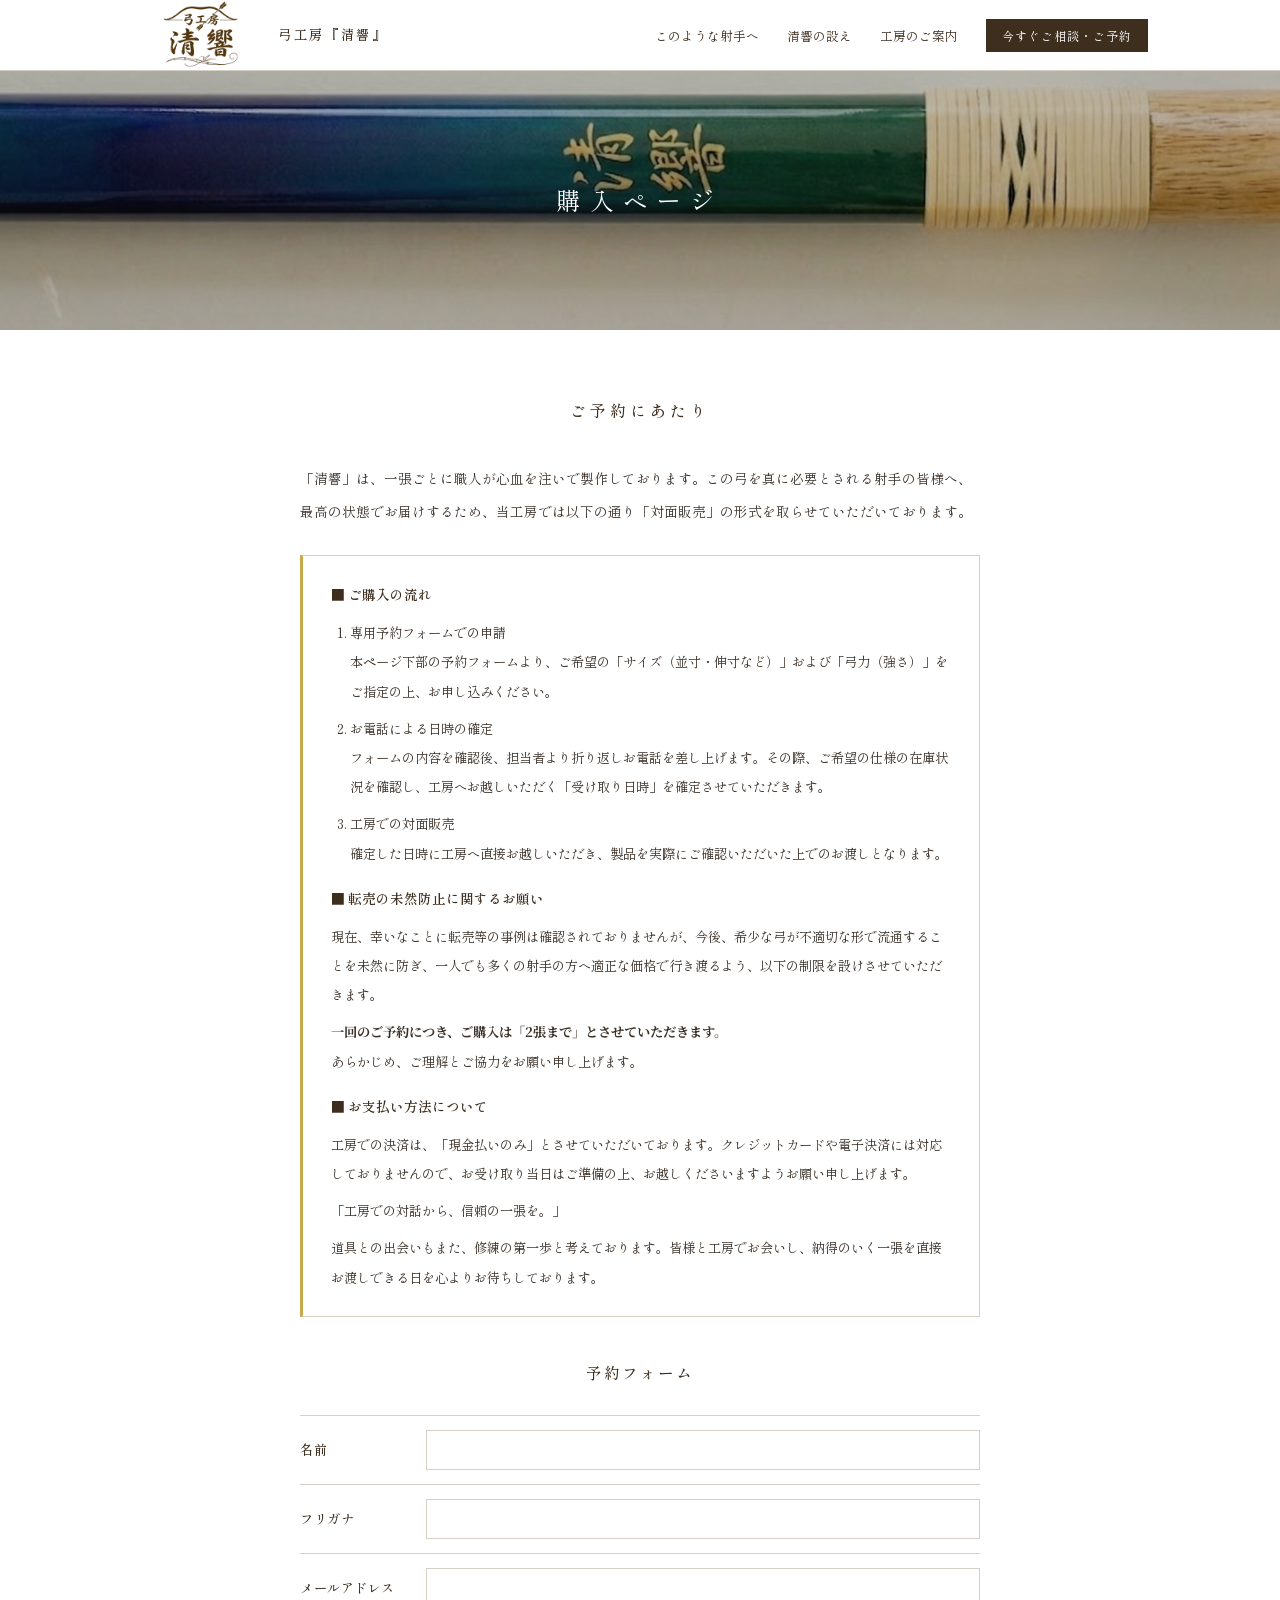
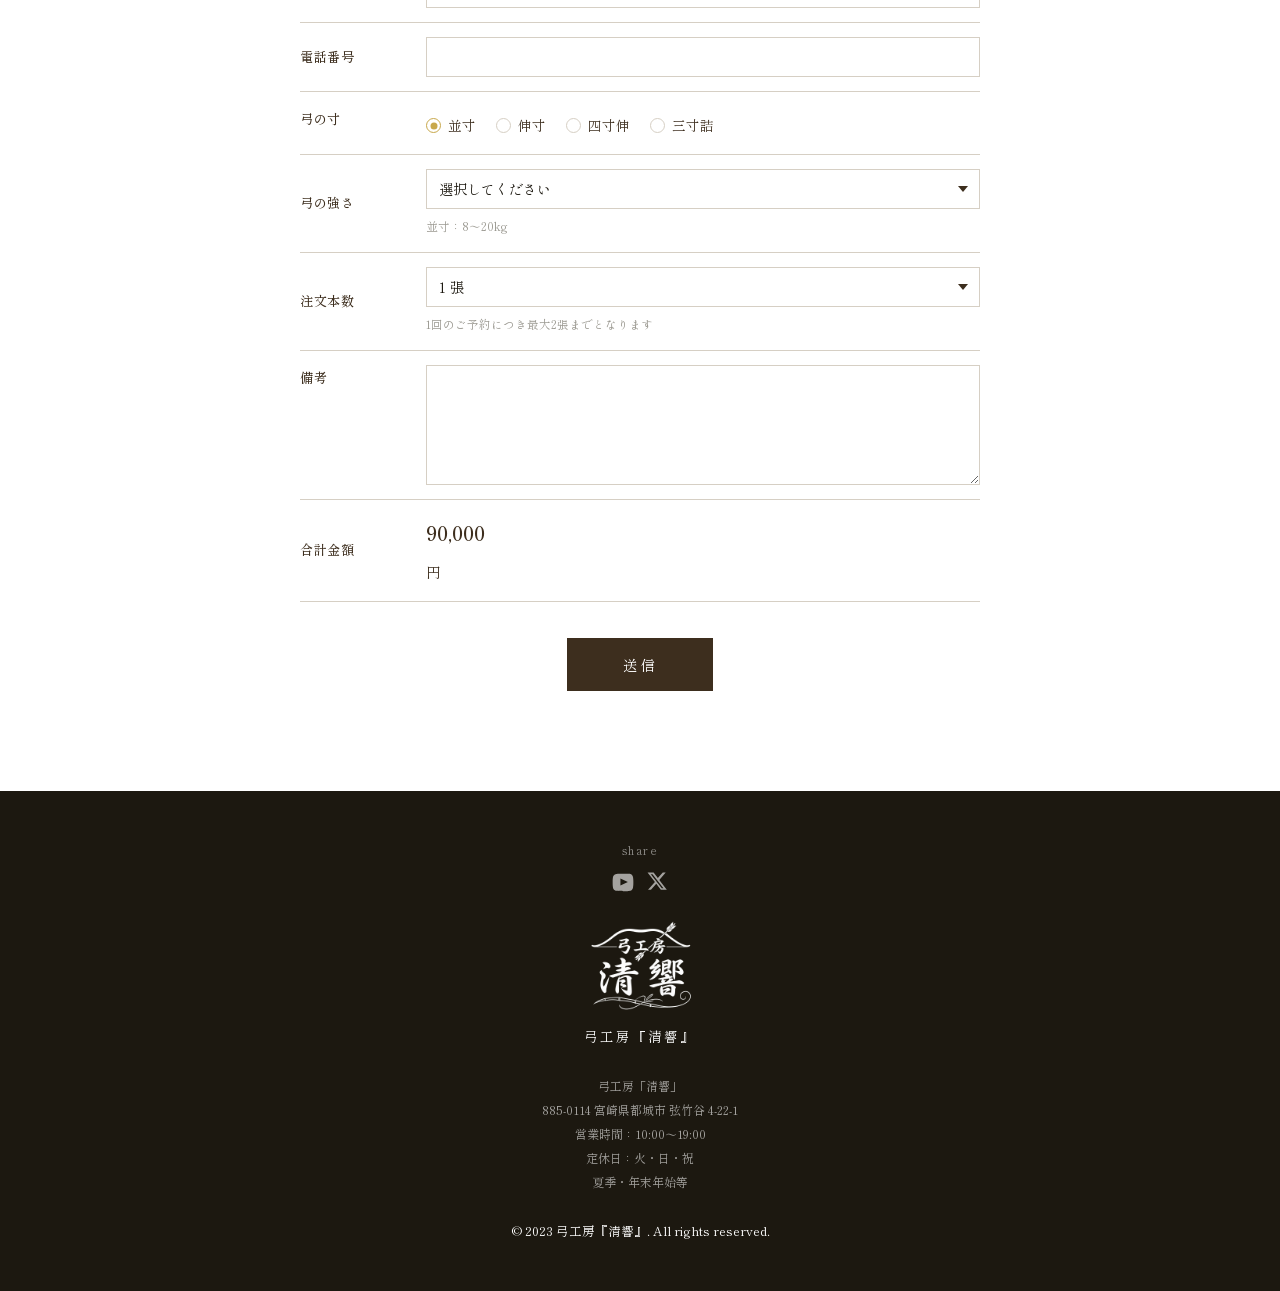
==== commit d48059d3: "9回目のコミット" ====
--- a/order.html
+++ b/order.html
@@ -229,6 +229,7 @@
         定休日：火・日・祝<br>
         夏季・年末年始等</p>
       </div>
+      <small>&copy; 2023 弓工房『清響』. All rights reserved.</small>
     </div>
   </footer>
 
--- a/css/style.css
+++ b/css/style.css
@@ -335,9 +335,9 @@
 
 .about-item {
   display: flex;
-  gap: 16px;                    /* アイコンとテキストの間隔 広げた */
+  gap: 16px;
   color: #3a3028;
-  padding: 32px 0;              /* 上下パディング 22px→32px */
+  padding: 32px 0;
   border-bottom: 1px solid var(--border);
 }
 .about-item:first-child { border-top: 1px solid var(--border); }
@@ -352,16 +352,16 @@
 
 .about-item-body {
   flex: 1;
-  font-size: 0.85rem;           /* 0.83rem → 0.85rem */
-  line-height: 2.2;             /* 2.1 → 2.2 */
+  font-size: 0.85rem;
+  line-height: 2.2;
 }
 
 .about-item-body strong {
   display: block;
-  font-size: 0.95rem;           /* タイトル少し大きく */
+  font-size: 0.95rem;
   font-weight: 600;
   color: var(--brown-dark);
-  margin-bottom: 10px;          /* 4px → 10px で余白 */
+  margin-bottom: 10px;
   letter-spacing: .04em;
 }
 
@@ -370,37 +370,43 @@
   line-height: 2.2;
 }
 
-/* ── 職人テキスト＋画像 ── */
+/* =============================================
+   INTRO-NOTE（職人テキスト＋画像）
+   ▼ CHANGE 1: 常に縦並び（画像上・テキスト下）
+   ============================================= */
 .intro-note {
   display: flex;
-  gap: 48px;
-  align-items: flex-start;
-  margin-top: 0;
+  flex-direction: column;   /* 常に縦積み */
+  gap: 32px;
+  margin-top: 8px;
   padding-top: 8px;
 }
-.intro-note-text {
-  flex: 1;
-  font-size: 0.82rem;
-  line-height: 2.4;
-  color: #4a3f30;
-}
-.intro-note-text p { margin-bottom: 16px; }
-.intro-note-text ul {
-  padding-left: 1.2em;
-  display: flex;
-  flex-direction: column;
-  gap: 14px;
-}
-.intro-note-text li { list-style: disc; }
-
-.intro-note-img { flex-shrink: 0; }
+
+.intro-note-img {
+  order: 0;                 /* 画像が上 */
+}
+
 .syokuninimg {
-  width: 490px;
-  height: 440px;
+  width: 100%;
+  height: 380px;
   object-fit: cover;
   object-position: center;
   display: block;
 }
+
+.intro-note-text {
+  font-size: 0.82rem;
+  line-height: 30px;
+  color: #4a3f30;
+}
+.intro-note-text p { margin-bottom: 30px; }
+.intro-note-text ul {
+  padding-left: 1.2em;
+  display: flex;
+  flex-direction: column;
+  gap: 30px;
+}
+.intro-note-text li { list-style: disc; }
 
 /* =============================================
    SPECS
@@ -453,40 +459,54 @@
 /* =============================================
    WORKSHOP
    ============================================= */
-.workshop { padding: 72px 0; background: var(--white); }
-.workshop-hero-img { height: 360px; overflow: hidden; margin-bottom: 48px; }
+.workshop { padding: 96px 0 80px; background: var(--white); }
+.workshop-hero-img { height: 360px; overflow: hidden; margin-bottom: 72px; }
 .workshop-hero-img img { width: 100%; height: 100%; object-fit: cover; object-position: center 40%; }
-.workshop-body { font-size: 0.85rem; line-height: 2.4; color: #3a3028; margin-bottom: 16px; }
-.workshop-body p { margin-bottom: 10px; }
-
+.workshop-body { font-size: 0.85rem; line-height: 2.4; color: #3a3028; margin-bottom: 24px; }
+.workshop-body p { margin-bottom: 12px; }
+
+/* 工房内：左画像・右テキスト */
 .workshop-1col {
   display: grid;
-  grid-template-columns: 1fr 1fr;
-  gap: 48px;
-  max-width: 860px;
-  margin: 48px auto 0;
+  grid-template-columns: 490px 1fr;
+  gap: 56px;
+  max-width: 960px;
+  margin: 64px auto 0;
   padding: 0 32px;
   align-items: start;
 }
-.workshop-text1-col { font-size: 0.82rem; line-height: 2.2; color: #4a3f30; }
-.workshop-text1-col p { margin-bottom: 10px; }
-.workshop-img1-col img { border: 1px solid var(--border); }
-
+.workshop-text1-col { font-size: 0.82rem; line-height: 2.4; color: #4a3f30; }
+.workshop-text1-col p { margin-bottom: 12px; }
+.workshop-img1-col { flex-shrink: 0; }
+.workshop-img1-col img {
+  width: 490px;
+  height: 410px;
+  object-fit: cover;
+  border: 1px solid var(--border);
+  display: block;
+}
+
+/* =============================================
+   WORKSHOP-2COL
+   ▼ CHANGE 2: デスクトップ — テキスト左・画像右
+      grid-template-columns: 1fr 610px
+      HTML側でテキストを先・画像を後に並べる
+   ============================================= */
 .workshop-2col {
   display: grid;
-  grid-template-columns: 1fr auto;
-  gap: 48px;
-  max-width: 960px;
-  margin: 48px auto 0;
+  grid-template-columns: 1fr 610px;   /* 左:テキスト 右:画像 */
+  gap: 56px;
+  max-width: 1040px;
+  margin: 64px auto 0;
   padding: 0 32px;
   align-items: start;
 }
-.workshop-text-col { font-size: 0.82rem; line-height: 2.2; color: #4a3f30; }
-.workshop-text-col p { margin-bottom: 10px; }
-.ws-address { font-size: 0.8rem; color: var(--brown-dark); font-weight: 500; margin-bottom: 14px; }
-.ws-small { font-size: 0.72rem; color: var(--gray-mid); line-height: 1.9; margin-top: 12px; }
+.workshop-text-col { font-size: 0.82rem; line-height: 2.4; color: #4a3f30; }
+.workshop-text-col p { margin-bottom: 12px; }
+.ws-address { font-size: 0.8rem; color: var(--brown-dark); font-weight: 500; margin-bottom: 16px; }
+.ws-small { font-size: 0.72rem; color: var(--gray-mid); line-height: 1.9; margin-top: 14px; }
 .workshop-img-col { flex-shrink: 0; }
-.workshop-gaikan-img { width: 610px; height: 300px; object-fit: cover; border: 1px solid var(--border); }
+.workshop-gaikan-img { width: 610px; height: 300px; object-fit: cover; border: 1px solid var(--border); display: block; }
 
 /* =============================================
    FINAL CTA
@@ -671,11 +691,12 @@
 .form-submit-row { text-align: center; padding-top: 36px; }
 
 /* =============================================
-   RESPONSIVE — Tablet
+   RESPONSIVE — Tablet (≤900px)
    ============================================= */
 @media (max-width: 900px) {
-  .intro-note { flex-direction: column; gap: 32px; }
-  .syokuninimg { width: 100%; height: 320px; }
+  /* workshop タブレット */
+  .workshop-1col { grid-template-columns: 1fr; gap: 32px; }
+  .workshop-img1-col img { width: 100%; height: 280px; }
   .workshop-2col { grid-template-columns: 1fr; }
   .workshop-gaikan-img { width: 100%; height: 240px; }
 }
@@ -711,12 +732,25 @@
   .about-item-body { font-size: 0.82rem; }
   .about-item-body strong { font-size: 0.88rem; margin-bottom: 8px; }
 
+  /* INTRO-NOTE モバイル */
+  .syokuninimg { height: 240px; }
+
   /* SPECS */
   .specs-grid { grid-template-columns: 1fr; gap: 32px; }
 
+  /* ▼ CHANGE 3: モバイルでspecsのボタンを中央揃え */
+  .specs-content .btn-primary {
+    display: block;
+    text-align: center;
+  }
+
   /* WORKSHOP */
-  .workshop-1col { grid-template-columns: 1fr; gap: 24px; padding: 0 20px; }
-  .workshop-hero-img { height: 240px; }
+  .workshop { padding: 56px 0 48px; }
+  .workshop-hero-img { height: 240px; margin-bottom: 40px; }
+  .workshop-1col { grid-template-columns: 1fr; gap: 24px; padding: 0 20px; margin-top: 32px; }
+  .workshop-img1-col img { width: 100%; height: 240px; }
+  .workshop-2col { grid-template-columns: 1fr; padding: 0 20px; margin-top: 32px; }
+  .workshop-gaikan-img { width: 100%; height: 200px; }
 
   /* FINAL CTA */
   .final-cta-band { height: 200px; }
